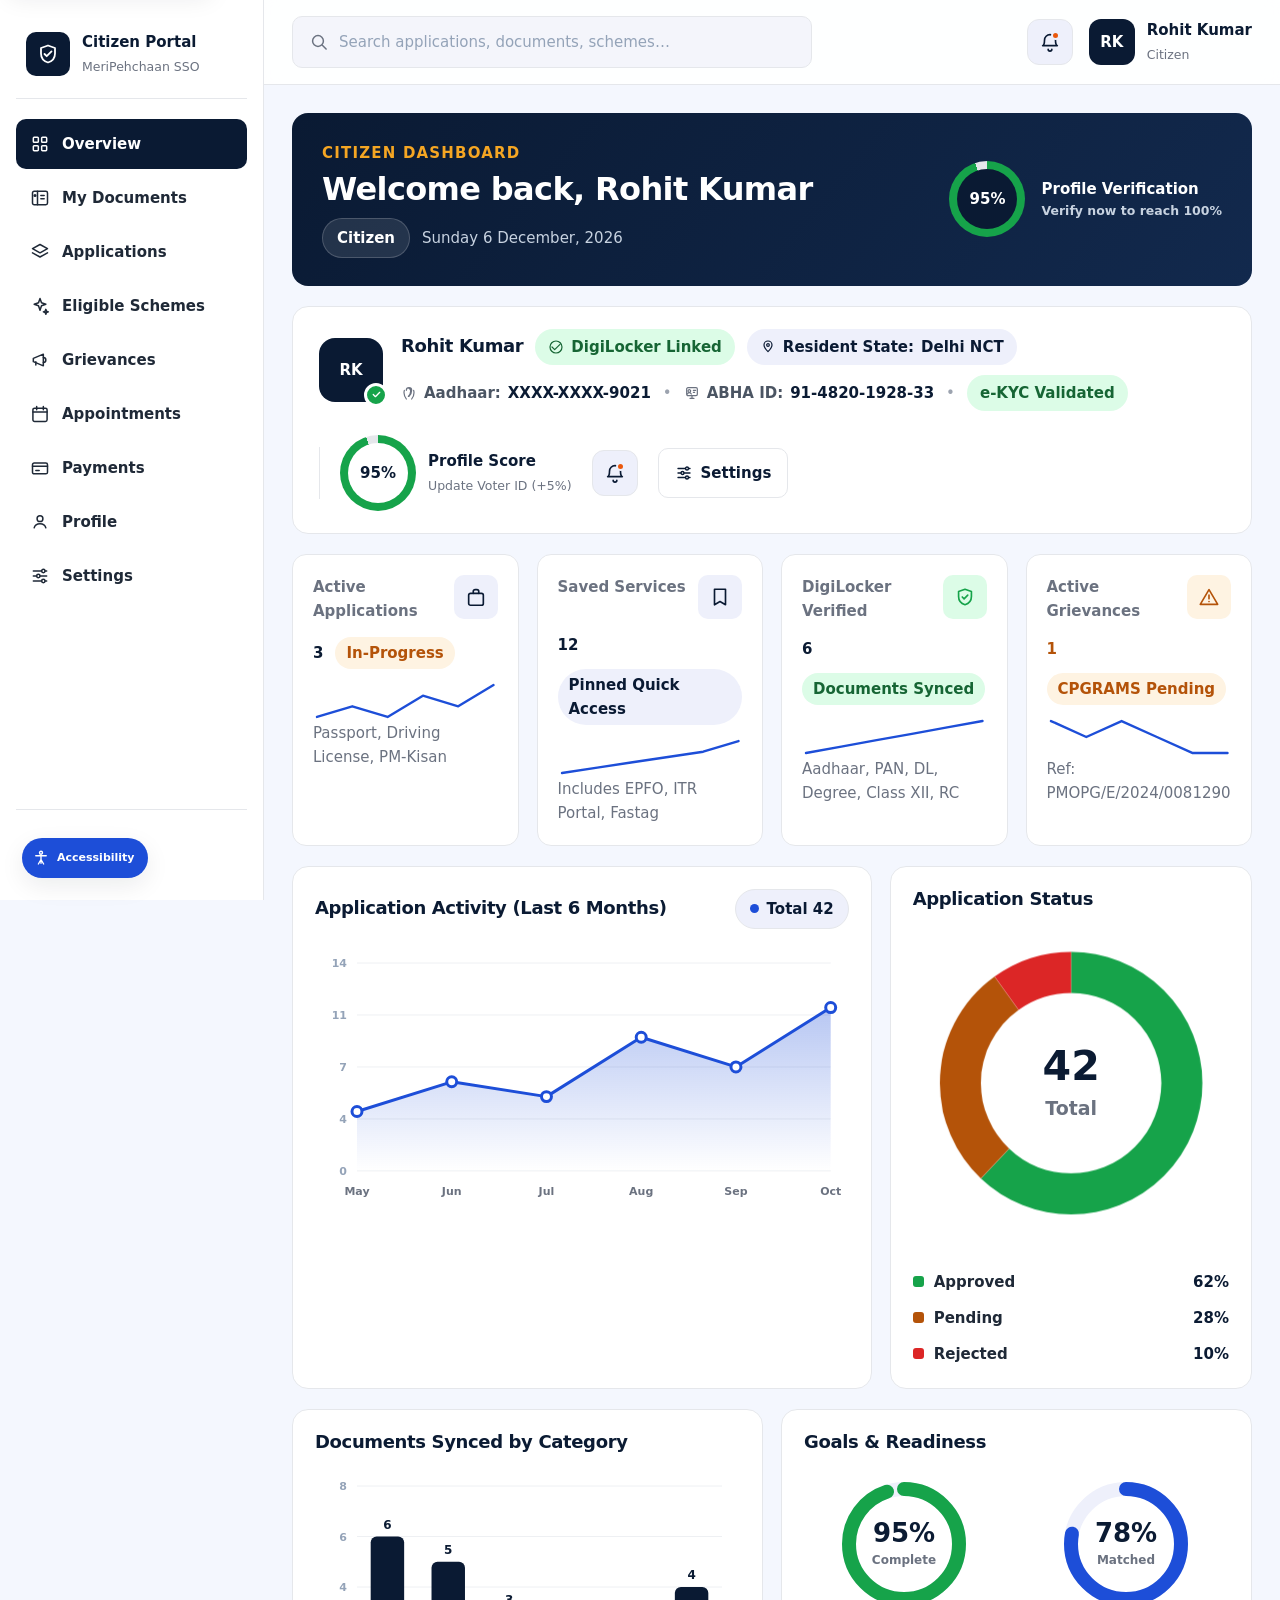
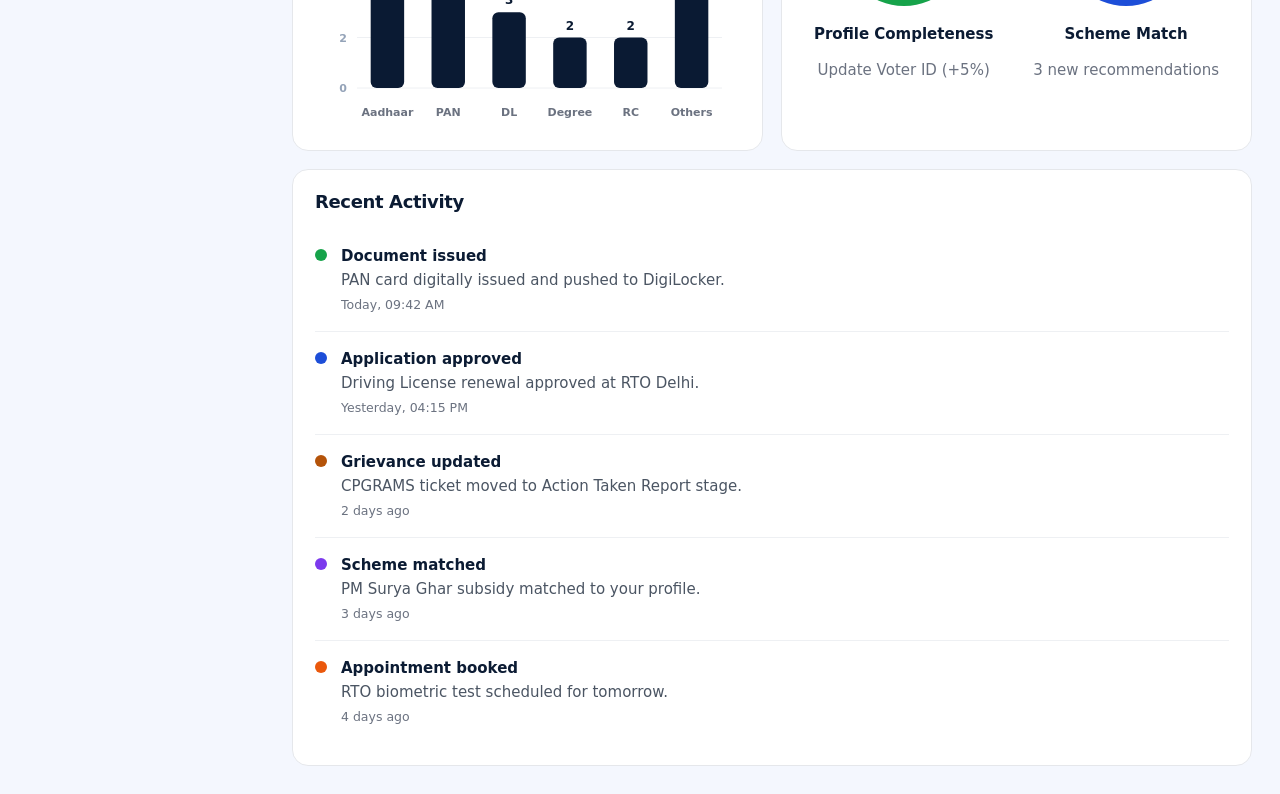
==== citizen-dashboard.html @ 813709b6 "First commit" ====
<!doctype html>
<html lang="en">
<head>
  <meta charset="utf-8">
  <meta name="viewport" content="width=device-width, initial-scale=1">
  <meta name="description" content="Stackly Citizen Dashboard — a single authenticated workspace for documents, applications, schemes, grievances, appointments and payments.">
  <title>Citizen Dashboard | Stackly MeriPehchaan</title>
  <link rel="stylesheet" href="css/citizen-dashboard.css">
</head>
<body>
  <a class="skip-link" href="#main-content">Skip to main content</a>

<main id="main-content">
    <div class="dash">
      <aside class="dash__side" id="side">
        <div class="dash__brand">
          <span class="dash__brand-logo"><svg viewBox="0 0 24 24" fill="none" stroke="currentColor" stroke-linecap="round" stroke-linejoin="round" stroke-width="1.8" aria-hidden="true"><path d="M12 3.5 19 6v5.5c0 4.3-2.8 7.7-7 9-4.2-1.3-7-4.7-7-9V6l7-2.5Z" /><path d="m8.5 12 2.2 2.2 4.8-4.8" /></svg></span>
          <div><strong>Citizen Portal</strong><small>MeriPehchaan SSO</small></div>
        </div>
        <nav class="dash__nav" aria-label="Dashboard">
          <a class="dnav is-active" href="#overview" data-view="overview"><svg viewBox="0 0 24 24" fill="none" stroke="currentColor" stroke-linecap="round" stroke-linejoin="round" stroke-width="1.8" aria-hidden="true"><rect x="4" y="4" width="6" height="6" rx="1" /><rect x="14" y="4" width="6" height="6" rx="1" /><rect x="4" y="14" width="6" height="6" rx="1" /><rect x="14" y="14" width="6" height="6" rx="1" /></svg> Overview</a>
          <a class="dnav" href="#documents" data-view="documents"><svg viewBox="0 0 24 24" fill="none" stroke="currentColor" stroke-linecap="round" stroke-linejoin="round" stroke-width="1.8" aria-hidden="true"><rect x="3" y="4" width="18" height="16" rx="2" /><path d="M9 4v16" /><path d="M13 9h4M13 13h4" /><circle cx="6" cy="9" r="1" /></svg> My Documents</a>
          <a class="dnav" href="#applications" data-view="applications"><svg viewBox="0 0 24 24" fill="none" stroke="currentColor" stroke-linecap="round" stroke-linejoin="round" stroke-width="1.8" aria-hidden="true"><path d="m12 3 9 5-9 5-9-5 9-5Z" /><path d="m3 13 9 5 9-5" /></svg> Applications</a>
          <a class="dnav" href="#schemes" data-view="schemes"><svg viewBox="0 0 24 24" fill="none" stroke="currentColor" stroke-linecap="round" stroke-linejoin="round" stroke-width="1.8" aria-hidden="true"><path d="M12 3l1.8 5.2L19 10l-5.2 1.8L12 17l-1.8-5.2L5 10l5.2-1.8L12 3Z" /><path d="M19 16l.8 2.2L22 19l-2.2.8L19 22l-.8-2.2L16 19l2.2-.8L19 16Z" /></svg> Eligible Schemes</a>
          <a class="dnav" href="#grievances" data-view="grievances"><svg viewBox="0 0 24 24" fill="none" stroke="currentColor" stroke-linecap="round" stroke-linejoin="round" stroke-width="1.8" aria-hidden="true"><path d="M4 10v4l12 5V5L4 10Z" /><path d="M16 9a3 3 0 0 1 0 6M7 14v4" /></svg> Grievances</a>
          <a class="dnav" href="#appointments" data-view="appointments"><svg viewBox="0 0 24 24" fill="none" stroke="currentColor" stroke-linecap="round" stroke-linejoin="round" stroke-width="1.8" aria-hidden="true"><rect x="3.5" y="5" width="17" height="16" rx="2" /><path d="M8 3v4M16 3v4M3.5 9.5h17" /></svg> Appointments</a>
          <a class="dnav" href="#payments" data-view="payments"><svg viewBox="0 0 24 24" fill="none" stroke="currentColor" stroke-linecap="round" stroke-linejoin="round" stroke-width="1.8" aria-hidden="true"><rect x="3" y="6" width="18" height="13" rx="2" /><path d="M3 10h18M7 15h4" /></svg> Payments</a>
          <a class="dnav" href="#profile" data-view="profile"><svg viewBox="0 0 24 24" fill="none" stroke="currentColor" stroke-linecap="round" stroke-linejoin="round" stroke-width="1.8" aria-hidden="true"><circle cx="12" cy="8" r="3.5" /><path d="M5 19c.7-3.2 3.4-5 7-5s6.3 1.8 7 5" /></svg> Profile</a>
          <a class="dnav" href="#settings" data-view="settings"><svg viewBox="0 0 24 24" fill="none" stroke="currentColor" stroke-linecap="round" stroke-linejoin="round" stroke-width="1.8" aria-hidden="true"><path d="M4 6h10M18 6h2M4 12h4M12 12h8M4 18h10M18 18h2" /><circle cx="16" cy="6" r="2" /><circle cx="10" cy="12" r="2" /><circle cx="16" cy="18" r="2" /></svg> Settings</a>
        </nav>
        <div class="dash__side-foot">
          <a class="dash__logout" href="#" id="logout"><svg viewBox="0 0 24 24" fill="none" stroke="currentColor" stroke-linecap="round" stroke-linejoin="round" stroke-width="1.8" aria-hidden="true"><path d="M15 4h3a2 2 0 0 1 2 2v12a2 2 0 0 1-2 2h-3" /><path d="M10 12H3M7 8l-4 4 4 4" /></svg> Sign Out</a>
        </div>
      </aside>
      <div class="dash__overlay" id="dashOverlay"></div>

      <div class="dash__main">
        <header class="dash__topbar">
          <button class="dash__burger" id="burger" aria-label="Toggle menu" aria-expanded="false" aria-controls="side"><svg viewBox="0 0 24 24" fill="none" stroke="currentColor" stroke-linecap="round" stroke-linejoin="round" stroke-width="1.8" aria-hidden="true"><path d="M4 7h16M4 12h16M4 17h16" /></svg></button>
          <div class="dash__search">
            <svg viewBox="0 0 24 24" fill="none" stroke="currentColor" stroke-linecap="round" stroke-linejoin="round" stroke-width="1.8" aria-hidden="true"><circle cx="10.8" cy="10.8" r="6.5" /><path d="m16 16 4.5 4.5" /></svg>
            <input type="search" placeholder="Search applications, documents, schemes…" aria-label="Search">
          </div>
          <div class="dash__top-actions">
            <button class="dash__icon-btn" aria-label="Notifications"><svg viewBox="0 0 24 24" fill="none" stroke="currentColor" stroke-linecap="round" stroke-linejoin="round" stroke-width="1.8" aria-hidden="true"><path d="M6 10a6 6 0 0 1 12 0c0 5 2 6 2 6H4s2-1 2-6Z" /><path d="M10 20a2 2 0 0 0 4 0" /></svg><i class="dash__badge"></i></button>
            <div class="dash__user">
              <span class="dash__avatar" id="topAvatar">RK</span>
              <span class="dash__user-text">
                <strong id="topName">Rohit Kumar</strong>
                <small id="topRole">Citizen</small>
              </span>
            </div>
          </div>
        </header>

        <main class="dash__views" id="views">

          <!-- ============ OVERVIEW ============ -->
          <section class="view is-active" id="view-overview" data-view="overview">
            <div class="welcome">
              <div>
                <span class="welcome__eyebrow">Citizen Dashboard</span>
                <h2>Welcome back, <span id="welcomeName">Rohit Kumar</span></h2>
                <div class="welcome__meta">
                  <span class="welcome__chip" id="welcomeRole">Citizen</span>
                  <span id="welcomeDate">Monday, 5 October 2026</span>
                </div>
              </div>
              <div class="welcome__verify">
                <span class="ring is-dark" id="verifyRing" style="--pct:95;--ring-color:#16A34A"><b>95%</b></span>
                <div><strong>Profile Verification</strong><small>Verify now to reach 100%</small></div>
              </div>
            </div>

            <div class="dprofile__card">
              <div class="dprofile__main">
                <div class="dprofile__avatar">
                  <span class="dprofile__initials" id="profInitials">RK</span>
                  <span class="dprofile__verified"><svg viewBox="0 0 24 24" fill="none" stroke="currentColor" stroke-linecap="round" stroke-linejoin="round" stroke-width="2.4" aria-hidden="true"><path d="m6 12 4 4 8-8" /></svg></span>
                </div>
                <div class="dprofile__info">
                  <div class="dprofile__row1">
                    <h3 class="dprofile__name" id="profName">Rohit Kumar</h3>
                    <span class="dprofile__pill is-green"><svg viewBox="0 0 24 24" fill="none" stroke="currentColor" stroke-linecap="round" stroke-linejoin="round" stroke-width="1.8" aria-hidden="true"><path d="m6 12 4 4 8-8" /><circle cx="12" cy="12" r="9" /></svg> DigiLocker Linked</span>
                    <span class="dprofile__pill is-lav"><svg viewBox="0 0 24 24" fill="none" stroke="currentColor" stroke-linecap="round" stroke-linejoin="round" stroke-width="1.8" aria-hidden="true"><path d="M12 3a6 6 0 0 1 6 6c0 4-6 10-6 10S6 13 6 9a6 6 0 0 1 6-6Z" /><circle cx="12" cy="9" r="2" /></svg> Resident State: <span id="profState">Delhi NCT</span></span>
                  </div>
                  <div class="dprofile__row2">
                    <span class="dprofile__meta"><svg viewBox="0 0 24 24" fill="none" stroke="currentColor" stroke-linecap="round" stroke-linejoin="round" stroke-width="1.8" aria-hidden="true"><path d="M8 8a4 4 0 0 1 8 0c0 4-2 7-4 9M12 5c1.5.5 2.5 2 2.5 4 0 3-1.5 6-3.5 8" /><path d="M5 8c-.3 1.2-.5 2.4-.5 3.5C4.5 15 6 18 8 21M19 8c.3 1.2.5 2.4.5 3.5.1 3.5-1.4 6.6-3.5 9.5" /></svg> Aadhaar: <strong id="profAadhaar">XXXX-XXXX-9021</strong></span>
                    <span class="dprofile__dot">•</span>
                    <span class="dprofile__meta"><svg viewBox="0 0 24 24" fill="none" stroke="currentColor" stroke-linecap="round" stroke-linejoin="round" stroke-width="1.8" aria-hidden="true"><rect x="4" y="4" width="16" height="12" rx="2" /><path d="M9 20h6M12 16v4M8 11a2 2 0 1 0 0-4 2 2 0 0 0 0 4Z" /><path d="M5 13.5c.8-1.5 1.7-2.2 3-2.2s2.2.7 3 2.2M14 8h3.5M14 11h2" /></svg> ABHA ID: <strong id="profAbha">91-4820-1928-33</strong></span>
                    <span class="dprofile__dot">•</span>
                    <span class="dprofile__pill is-green">e-KYC Validated</span>
                  </div>
                </div>
              </div>
              <div class="dprofile__right">
                <span class="dprofile__divider"></span>
                <div class="dprofile__score">
                  <span class="ring" id="profScoreRing" style="--pct:95;--ring-color:#16A34A"><b>95%</b></span>
                  <span class="dprofile__score-text"><strong>Profile Score</strong><small id="profScoreNote">Update Voter ID (+5%)</small></span>
                </div>
                <button class="dprofile__bell" type="button" aria-label="Notifications"><svg viewBox="0 0 24 24" fill="none" stroke="currentColor" stroke-linecap="round" stroke-linejoin="round" stroke-width="1.8" aria-hidden="true"><path d="M6 10a6 6 0 0 1 12 0c0 5 2 6 2 6H4s2-1 2-6Z" /><path d="M10 20a2 2 0 0 0 4 0" /></svg><i class="dprofile__bell-dot"></i></button>
                <button onclick="window.location.href='404.html'" class="dprofile__settings" type="button"><svg viewBox="0 0 24 24" fill="none" stroke="currentColor" stroke-linecap="round" stroke-linejoin="round" stroke-width="1.8" aria-hidden="true"><path d="M4 6h10M18 6h2M4 12h4M12 12h8M4 18h10M18 18h2" /><circle cx="16" cy="6" r="2" /><circle cx="10" cy="12" r="2" /><circle cx="16" cy="18" r="2" /></svg> Settings</button>
              </div>
            </div>

            <div class="dstats">
              <div class="dstats__grid">
                <article class="stat-card">
                  <div class="stat-card__top">
                    <span class="stat-card__label">Active Applications</span>
                    <span class="stat-card__icon is-navy"><svg viewBox="0 0 24 24" fill="none" stroke="currentColor" stroke-linecap="round" stroke-linejoin="round" stroke-width="1.8" aria-hidden="true"><path d="M4 10a2 2 0 0 1 2-2h12a2 2 0 0 1 2 2v9a2 2 0 0 1-2 2H6a2 2 0 0 1-2-2v-9Z" /><path d="M9 8V6a2 2 0 0 1 2-2h2a2 2 0 0 1 2 2v2" /></svg></span>
                  </div>
                  <div class="stat-card__mid">
                    <span class="stat-card__value"><span class="counter" data-target="3">3</span></span>
                    <span class="stat-card__tag is-amber">In-Progress</span>
                  </div>
                  <div class="stat-card__spark" id="spark1" data-spark="2,3,2,4,3,5"></div>
                  <p class="stat-card__foot">Passport, Driving License, PM-Kisan</p>
                </article>
                <article class="stat-card">
                  <div class="stat-card__top">
                    <span class="stat-card__label">Saved Services</span>
                    <span class="stat-card__icon is-navy"><svg viewBox="0 0 24 24" fill="none" stroke="currentColor" stroke-linecap="round" stroke-linejoin="round" stroke-width="1.8" aria-hidden="true"><path d="M6 3.5h12v17L12 17l-6 3.5v-17Z" /></svg></span>
                  </div>
                  <div class="stat-card__mid">
                    <span class="stat-card__value"><span class="counter" data-target="12">12</span></span>
                    <span class="stat-card__tag is-lav">Pinned Quick Access</span>
                  </div>
                  <div class="stat-card__spark" id="spark2" data-spark="6,7,8,9,10,12"></div>
                  <p class="stat-card__foot">Includes EPFO, ITR Portal, Fastag</p>
                </article>
                <article class="stat-card">
                  <div class="stat-card__top">
                    <span class="stat-card__label">DigiLocker Verified</span>
                    <span class="stat-card__icon is-green"><svg viewBox="0 0 24 24" fill="none" stroke="currentColor" stroke-linecap="round" stroke-linejoin="round" stroke-width="1.8" aria-hidden="true"><path d="M12 3.5 19 6v5.5c0 4.3-2.8 7.7-7 9-4.2-1.3-7-4.7-7-9V6l7-2.5Z" /><path d="m9 12 2 2 4-4" /></svg></span>
                  </div>
                  <div class="stat-card__mid">
                    <span class="stat-card__value"><span class="counter" data-target="6">6</span></span>
                    <span class="stat-card__tag is-green">Documents Synced</span>
                  </div>
                  <div class="stat-card__spark" id="spark3" data-spark="1,2,3,4,5,6"></div>
                  <p class="stat-card__foot">Aadhaar, PAN, DL, Degree, Class XII, RC</p>
                </article>
                <article class="stat-card">
                  <div class="stat-card__top">
                    <span class="stat-card__label">Active Grievances</span>
                    <span class="stat-card__icon is-amber"><svg viewBox="0 0 24 24" fill="none" stroke="currentColor" stroke-linecap="round" stroke-linejoin="round" stroke-width="1.8" aria-hidden="true"><path d="M12 4 2.5 20h19L12 4Z" /><path d="M12 10v4M12 17h.01" /></svg></span>
                  </div>
                  <div class="stat-card__mid">
                    <span class="stat-card__value is-amber"><span class="counter" data-target="1">1</span></span>
                    <span class="stat-card__tag is-amber">CPGRAMS Pending</span>
                  </div>
                  <div class="stat-card__spark" id="spark4" data-spark="3,2,3,2,1,1"></div>
                  <p class="stat-card__foot">Ref: PMOPG/E/2024/0081290</p>
                </article>
              </div>
            </div>

            <div class="chart-grid chart-grid--a">
              <article class="chart-card">
                <div class="chart-card__head">
                  <h3>Application Activity (Last 6 Months)</h3>
                  <span class="chart-card__legend"><i></i> Total 42</span>
                </div>
                <div class="chart" id="chartActivity" role="img" aria-label="Area chart of applications per month from May to October: 4, 6, 5, 9, 7, 11."></div>
              </article>
              <article class="chart-card">
                <div class="chart-card__head"><h3>Application Status</h3></div>
                <div class="donut-wrap">
                  <div class="chart" id="chartStatus" role="img" aria-label="Donut chart: Approved 62 percent, Pending 28 percent, Rejected 10 percent."></div>
                  <div class="chart-legend" id="legendStatus"></div>
                </div>
              </article>
            </div>

            <div class="chart-grid chart-grid--b">
              <article class="chart-card">
                <div class="chart-card__head"><h3>Documents Synced by Category</h3></div>
                <div class="chart" id="chartDocs" role="img" aria-label="Bar chart of documents: Aadhaar 6, PAN 5, DL 3, Degree 2, RC 2, Others 4."></div>
              </article>
              <article class="chart-card">
                <div class="chart-card__head"><h3>Goals &amp; Readiness</h3></div>
                <div class="ring-wrap">
                  <div class="ring-item">
                    <div class="chart" id="ringProfile" style="width:132px" role="img" aria-label="Radial progress: Profile completeness 95 percent."></div>
                    <span class="ring-item__label">Profile Completeness</span>
                    <span class="ring-item__sub">Update Voter ID (+5%)</span>
                  </div>
                  <div class="ring-item">
                    <div class="chart" id="ringScheme" style="width:132px" role="img" aria-label="Radial progress: Scheme match 78 percent."></div>
                    <span class="ring-item__label">Scheme Match</span>
                    <span class="ring-item__sub">3 new recommendations</span>
                  </div>
                </div>
              </article>
            </div>

            <article class="chart-card" style="margin-top:18px">
              <div class="chart-card__head"><h3>Recent Activity</h3></div>
              <ul class="timeline">
                <li><span class="timeline__dot" style="background:#16A34A"></span><div class="timeline__body"><strong>Document issued</strong><span> PAN card digitally issued and pushed to DigiLocker.</span><br><small>Today, 09:42 AM</small></div></li>
                <li><span class="timeline__dot" style="background:#1D4ED8"></span><div class="timeline__body"><strong>Application approved</strong><span> Driving License renewal approved at RTO Delhi.</span><br><small>Yesterday, 04:15 PM</small></div></li>
                <li><span class="timeline__dot" style="background:#B45309"></span><div class="timeline__body"><strong>Grievance updated</strong><span> CPGRAMS ticket moved to Action Taken Report stage.</span><br><small>2 days ago</small></div></li>
                <li><span class="timeline__dot" style="background:#7C3AED"></span><div class="timeline__body"><strong>Scheme matched</strong><span> PM Surya Ghar subsidy matched to your profile.</span><br><small>3 days ago</small></div></li>
                <li><span class="timeline__dot" style="background:#EA580C"></span><div class="timeline__body"><strong>Appointment booked</strong><span> RTO biometric test scheduled for tomorrow.</span><br><small>4 days ago</small></div></li>
              </ul>
            </article>
          </section>

          <!-- ============ DOCUMENTS ============ -->
          <section class="view" id="view-documents" data-view="documents">
            <div class="dash-sec-head">
              <div><h2>My Documents</h2><p>Verified credentials pulled directly from your DigiLocker vault.</p></div>
              <button onclick="window.location.href='404.html'" class="dbtn is-navy" type="button"><svg viewBox="0 0 24 24" fill="none" stroke="currentColor" stroke-linecap="round" stroke-linejoin="round" stroke-width="1.8" aria-hidden="true"><path d="M12 3v12M7 10l5 5 5-5M4 19h16" /></svg> Pull New Document</button>
            </div>
            <div class="doc-grid">
              <article class="doc-card"><div class="doc-card__top"><span class="doc-card__icon"><svg viewBox="0 0 24 24" fill="none" stroke="currentColor" stroke-linecap="round" stroke-linejoin="round" stroke-width="1.8" aria-hidden="true"><rect x="4" y="4" width="16" height="16" rx="3" /><circle cx="12" cy="12" r="3" /><path d="M12 9V7M12 17v-2M9 12H7M17 12h-2" /></svg></span><span class="pill is-green">Verified</span></div><h3>Aadhaar Card</h3><p>UIDAI</p><div class="doc-card__foot"><small>Updated 12 Sep 2024</small><button onclick="window.location.href='404.html'" class="dbtn" type="button">Pull</button></div></article>
              <article class="doc-card"><div class="doc-card__top"><span class="doc-card__icon"><svg viewBox="0 0 24 24" fill="none" stroke="currentColor" stroke-linecap="round" stroke-linejoin="round" stroke-width="1.8" aria-hidden="true"><rect x="3" y="5" width="18" height="14" rx="2" /><path d="M3 10h18M7 15h5" /></svg></span><span class="pill is-green">Verified</span></div><h3>PAN Card</h3><p>Income Tax Department</p><div class="doc-card__foot"><small>Updated 02 Aug 2024</small><button onclick="window.location.href='404.html'" class="dbtn" type="button">Pull</button></div></article>
              <article class="doc-card"><div class="doc-card__top"><span class="doc-card__icon"><svg viewBox="0 0 24 24" fill="none" stroke="currentColor" stroke-linecap="round" stroke-linejoin="round" stroke-width="1.8" aria-hidden="true"><rect x="3" y="5" width="18" height="14" rx="2" /><circle cx="8" cy="11" r="2" /><path d="M5 16c.5-1.4 1.5-2 3-2s2.5.6 3 2M14 9h5M14 13h5" /></svg></span><span class="pill is-green">Verified</span></div><h3>Driving Licence</h3><p>MoRTH / Parivahan</p><div class="doc-card__foot"><small>Updated 28 Jul 2024</small><button onclick="window.location.href='404.html'" class="dbtn" type="button">Pull</button></div></article>
              <article class="doc-card"><div class="doc-card__top"><span class="doc-card__icon"><svg viewBox="0 0 24 24" fill="none" stroke="currentColor" stroke-linecap="round" stroke-linejoin="round" stroke-width="1.8" aria-hidden="true"><path d="m3 9 9-4 9 4-9 4-9-4Z" /><path d="M6 11v3.5c0 1 2.7 2 6 2s6-1 6-2V11M21 10v4" /></svg></span><span class="pill is-green">Verified</span></div><h3>Degree Certificate</h3><p>University of Delhi</p><div class="doc-card__foot"><small>Updated 15 Jun 2024</small><button onclick="window.location.href='404.html'" class="dbtn" type="button">Pull</button></div></article>
              <article class="doc-card"><div class="doc-card__top"><span class="doc-card__icon"><svg viewBox="0 0 24 24" fill="none" stroke="currentColor" stroke-linecap="round" stroke-linejoin="round" stroke-width="1.8" aria-hidden="true"><path d="M6 3.5h8l4 4v13H6z" /><path d="M14 3.5v4h4M9 13h6M9 16h4" /></svg></span><span class="pill is-amber">Pending</span></div><h3>Class XII Marksheet</h3><p>CBSE</p><div class="doc-card__foot"><small>Awaiting issuer sync</small><button onclick="window.location.href='404.html'" class="dbtn" type="button">Pull</button></div></article>
              <article class="doc-card"><div class="doc-card__top"><span class="doc-card__icon"><svg viewBox="0 0 24 24" fill="none" stroke="currentColor" stroke-linecap="round" stroke-linejoin="round" stroke-width="1.8" aria-hidden="true"><path d="M3 15h3l2-5 3 9 2.5-6 1.5 2h6" /><circle cx="7" cy="18" r="1.6" /><circle cx="17" cy="18" r="1.6" /></svg></span><span class="pill is-green">Verified</span></div><h3>Vehicle RC</h3><p>MoRTH / Vahan</p><div class="doc-card__foot"><small>Updated 09 May 2024</small><button onclick="window.location.href='404.html'" class="dbtn" type="button">Pull</button></div></article>
            </div>
            <article class="chart-card" style="margin-top:18px">
              <div class="chart-card__head"><h3>Vault Health</h3></div>
              <div class="donut-wrap">
                <div class="chart" id="chartVault" role="img" aria-label="Donut chart of vault health: Verified 83 percent, Pending 17 percent."></div>
                <div class="chart-legend" id="legendVault"></div>
              </div>
            </article>
          </section>

          <!-- ============ APPLICATIONS ============ -->
          <section class="view" id="view-applications" data-view="applications">
            <div class="dash-sec-head">
              <div><h2>Applications</h2><p>Track every government application from submission to delivery.</p></div>
              <span class="pill is-amber">3 Active</span>
            </div>

            <div class="dstats__grid">
              <article class="stat-card">
                <div class="stat-card__top">
                  <span class="stat-card__label">Active Applications</span>
                  <span class="stat-card__icon is-amber"><svg viewBox="0 0 24 24" fill="none" stroke="currentColor" stroke-linecap="round" stroke-linejoin="round" stroke-width="1.8" aria-hidden="true"><path d="M4 10a2 2 0 0 1 2-2h12a2 2 0 0 1 2 2v9a2 2 0 0 1-2 2H6a2 2 0 0 1-2-2v-9Z" /><path d="M9 8V6a2 2 0 0 1 2-2h2a2 2 0 0 1 2 2v2" /></svg></span>
                </div>
                <div class="stat-card__mid"><span class="stat-card__value is-amber">3</span><span class="stat-card__tag is-amber">In-Progress</span></div>
                <p class="stat-card__foot">Passport, Driving Licence, PM-Kisan</p>
              </article>
              <article class="stat-card">
                <div class="stat-card__top">
                  <span class="stat-card__label">Approved &amp; Dispatched</span>
                  <span class="stat-card__icon is-green"><svg viewBox="0 0 24 24" fill="none" stroke="currentColor" stroke-linecap="round" stroke-linejoin="round" stroke-width="1.8" aria-hidden="true"><path d="M12 3.5 19 6v5.5c0 4.3-2.8 7.7-7 9-4.2-1.3-7-4.7-7-9V6l7-2.5Z" /><path d="m9 12 2 2 4-4" /></svg></span>
                </div>
                <div class="stat-card__mid"><span class="stat-card__value">8</span><span class="stat-card__tag is-green">Completed</span></div>
                <p class="stat-card__foot">Last 90 days</p>
              </article>
              <article class="stat-card">
                <div class="stat-card__top">
                  <span class="stat-card__label">Action Required</span>
                  <span class="stat-card__icon is-amber"><svg viewBox="0 0 24 24" fill="none" stroke="currentColor" stroke-linecap="round" stroke-linejoin="round" stroke-width="1.8" aria-hidden="true"><path d="M12 4 2.5 20h19L12 4Z" /><path d="M12 10v4M12 17h.01" /></svg></span>
                </div>
                <div class="stat-card__mid"><span class="stat-card__value is-amber">1</span><span class="stat-card__tag is-amber">Re-upload</span></div>
                <p class="stat-card__foot">EPFO UAN linkage</p>
              </article>
              <article class="stat-card">
                <div class="stat-card__top">
                  <span class="stat-card__label">Avg. Processing</span>
                  <span class="stat-card__icon is-navy"><svg viewBox="0 0 24 24" fill="none" stroke="currentColor" stroke-linecap="round" stroke-linejoin="round" stroke-width="1.8" aria-hidden="true"><circle cx="12" cy="12" r="9" /><path d="M12 7v5l3 2" /></svg></span>
                </div>
                <div class="stat-card__mid"><span class="stat-card__value">6 <small>days</small></span><span class="stat-card__tag is-green">Faster</span></div>
                <p class="stat-card__foot">Down from 9 days</p>
              </article>
            </div>

            <div class="dtable-wrap" style="margin-top:18px">
              <table class="dtable">
                <thead><tr><th>Application ID</th><th>Service</th><th>Department</th><th>Submitted</th><th>Status</th><th>Action</th></tr></thead>
                <tbody>
                  <tr><td><strong>APP-24-0019284102</strong></td><td>Passport Re-issue</td><td>External Affairs</td><td>12 Sep 2024</td><td><span class="pill is-amber">In-Progress</span></td><td><button onclick="window.location.href='404.html'" class="dbtn is-navy" type="button">Track</button></td></tr>
                  <tr><td><strong>APP-DL-042023009182</strong></td><td>Driving Licence Renewal</td><td>MoRTH</td><td>28 Jul 2024</td><td><span class="pill is-green">Dispatched</span></td><td><button onclick="window.location.href='404.html'" class="dbtn" type="button">Track</button></td></tr>
                  <tr><td><strong>APP-PMK-9182741</strong></td><td>PM Kisan Samman Nidhi</td><td>Agriculture</td><td>04 Jun 2024</td><td><span class="pill is-green">Disbursed</span></td><td><button onclick="window.location.href='404.html'" class="dbtn" type="button">Advice Slip</button></td></tr>
                  <tr><td><strong>APP-ITR-2024-77321</strong></td><td>Income Tax Return (AY 24-25)</td><td>CBDT</td><td>22 Jul 2024</td><td><span class="pill is-lav">Processed</span></td><td><button onclick="window.location.href='404.html'" class="dbtn" type="button">Download</button></td></tr>
                  <tr><td><strong>APP-EPFO-2024-4412</strong></td><td>EPFO UAN Linkage</td><td>Labour</td><td>01 Oct 2024</td><td><span class="pill is-red">Action Needed</span></td><td><button onclick="window.location.href='404.html'" class="dbtn is-navy" type="button">Re-upload</button></td></tr>
                  <tr><td><strong>APP-DL-2024-77810</strong></td><td>Caste Certificate</td><td>Revenue</td><td>08 Oct 2024</td><td><span class="pill is-amber">In-Progress</span></td><td><button onclick="window.location.href='404.html'" class="dbtn" type="button">Track</button></td></tr>
                </tbody>
              </table>
            </div>

            <article class="chart-card" style="margin-top:18px">
              <div class="chart-card__head"><h3>Recent Activity</h3></div>
              <ul class="timeline">
                <li><span class="timeline__dot" style="background:#16A34A"></span><div class="timeline__body"><strong>Application approved</strong><span> Driving Licence Renewal dispatched via SpeedPost.</span><br><small>Today, 10:42 AM</small></div></li>
                <li><span class="timeline__dot" style="background:#B45309"></span><div class="timeline__body"><strong>Action required</strong><span> EPFO UAN linkage needs a fresh document upload.</span><br><small>Today, 09:15 AM</small></div></li>
                <li><span class="timeline__dot" style="background:#1D4ED8"></span><div class="timeline__body"><strong>Application submitted</strong><span> Caste Certificate filed with the Revenue Department.</span><br><small>Yesterday, 04:10 PM</small></div></li>
                <li><span class="timeline__dot" style="background:#16A34A"></span><div class="timeline__body"><strong>Payment credited</strong><span> PM Kisan 16th installment ₹2,000 received via DBT.</span><br><small>2 days ago</small></div></li>
                <li><span class="timeline__dot" style="background:#0A1A33"></span><div class="timeline__body"><strong>Document issued</strong><span> ITR acknowledgment now available in DigiLocker.</span><br><small>4 days ago</small></div></li>
              </ul>
            </article>
          </section>

          <!-- ============ SCHEMES ============ -->
          <section class="view" id="view-schemes" data-view="schemes">
            <div class="dash-sec-head">
              <div><h2>Eligible Government Schemes &amp; Welfare Recommendations</h2><p>Tailored using verified MeriPehchaan demographic and economic attributes.</p></div>
              <span class="pill is-green">3 Instant Matches Found</span>
            </div>
            <div class="schemes__grid">
              <article class="scard is-highlight">
                <span class="scard__badge">100% ELIGIBLE</span>
                <span class="scard__icon is-green"><svg viewBox="0 0 24 24" fill="none" stroke="currentColor" stroke-linecap="round" stroke-linejoin="round" stroke-width="1.8" aria-hidden="true"><path d="M12 3.5 19 6v5.5c0 4.3-2.8 7.7-7 9-4.2-1.3-7-4.7-7-9V6l7-2.5Z" /><path d="M12 9v5M9.5 11.5h5" /></svg></span>
                <h3 class="scard__title">Ayushman Bharat (AB-PMJAY)</h3>
                <p class="scard__text">Cashless hospital cover of ₹5,00,000 per family per year across 28,000+ empanelled hospitals pan-India.</p>
                <div class="scard__box"><span class="scard__box-head is-green"><svg viewBox="0 0 24 24" fill="none" stroke="currentColor" stroke-linecap="round" stroke-linejoin="round" stroke-width="1.8" aria-hidden="true"><circle cx="12" cy="12" r="9" /><path d="m8.5 12 2.5 2.5 4.5-5" /></svg> Pre-Approved via SECC Database</span><span class="scard__box-sub">Golden Card generated &amp; ready for instant issue.</span></div>
                <div class="scard__foot"><span class="scard__value">Zero Fees</span><button onclick="window.location.href='404.html'" class="dbtn is-navy" type="button">Download Card</button></div>
              </article>
              <article class="scard">
                <span class="scard__icon is-amber"><svg viewBox="0 0 24 24" fill="none" stroke="currentColor" stroke-linecap="round" stroke-linejoin="round" stroke-width="1.8" aria-hidden="true"><rect x="4" y="4" width="16" height="6" rx="1" /><path d="M8 10v3M12 10v3M16 10v3M4 13h16" /><path d="M7 20h10M10 16v4M14 16v4" /></svg></span>
                <h3 class="scard__title">PM Surya Ghar: Muft Bijli Yojana</h3>
                <p class="scard__text">Up to ₹78,000 direct central subsidy on rooftop solar installation for up to 300 free units monthly.</p>
                <div class="scard__box"><span class="scard__box-head"><svg viewBox="0 0 24 24" fill="none" stroke="currentColor" stroke-linecap="round" stroke-linejoin="round" stroke-width="1.8" aria-hidden="true"><path d="m4 11 8-7 8 7M6.5 9.5V20h11V9.5M10 20v-5h4v5" /></svg> Eligible Discom: BSES Rajdhani</span><span class="scard__box-sub">Rooftop feeder inspection available for Delhi NCT.</span></div>
                <div class="scard__foot"><span class="scard__value is-amber">Up to ₹78,000 Subsidy</span><button onclick="window.location.href='404.html'" class="dbtn is-brand" type="button">Apply Online</button></div>
              </article>
              <article class="scard">
                <span class="scard__icon is-lav"><svg viewBox="0 0 24 24" fill="none" stroke="currentColor" stroke-linecap="round" stroke-linejoin="round" stroke-width="1.8" aria-hidden="true"><path d="m3.5 9.5 8.5-4.5 8.5 4.5-8.5 4.5-8.5-4.5Z" /><path d="M6.5 12.5v3.2c0 1.2 2.5 2.3 5.5 2.3s5.5-1.1 5.5-2.3v-3.2M20.5 10.2v4" /></svg></span>
                <h3 class="scard__title">National Apprenticeship (NAPS)</h3>
                <p class="scard__text">Stipend support up to ₹1,500/month for recognized technical and industrial apprenticeships.</p>
                <div class="scard__box"><span class="scard__box-head"><svg viewBox="0 0 24 24" fill="none" stroke="currentColor" stroke-linecap="round" stroke-linejoin="round" stroke-width="1.8" aria-hidden="true"><path d="M4 10a2 2 0 0 1 2-2h12a2 2 0 0 1 2 2v9a2 2 0 0 1-2 2H6a2 2 0 0 1-2-2v-9Z" /><path d="M9 8V6a2 2 0 0 1 2-2h2a2 2 0 0 1 2 2v2" /></svg> 14 Open Vacancies Near You</span><span class="scard__box-sub">Match verified with your Class XII Science credential.</span></div>
                <div class="scard__foot"><span class="scard__value">Direct Stipend</span><button onclick="window.location.href='404.html'" class="dbtn" type="button">Explore Roles</button></div>
              </article>
            </div>
            <div class="elig">
              <h3>Eligibility Readiness</h3>
              <div class="elig__row"><span>Ayushman Bharat</span><div class="elig__bar"><span style="width:100%"></span></div><span class="elig__pct">100%</span></div>
              <div class="elig__row"><span>PM Surya Ghar</span><div class="elig__bar"><span style="width:82%"></span></div><span class="elig__pct">82%</span></div>
              <div class="elig__row"><span>National Apprenticeship (NAPS)</span><div class="elig__bar"><span style="width:64%"></span></div><span class="elig__pct">64%</span></div>
            </div>
          </section>

          <!-- ============ GRIEVANCES ============ -->
          <section class="view" id="view-grievances" data-view="grievances">
            <div class="dash-sec-head">
              <div><h2>Grievances</h2><p>CPGRAMS redressal tracking with Action Taken Reports.</p></div>
              <button onclick="window.location.href='404.html'" class="dbtn is-navy" type="button">File New Grievance</button>
            </div>
            <div class="dtable-wrap">
              <table class="dtable">
                <thead><tr><th>Registration No</th><th>Subject</th><th>Ministry</th><th>Filed</th><th>Status</th><th>Action</th></tr></thead>
                <tbody>
                  <tr><td><strong>PMOPG/E/2024/0081290</strong></td><td>Delay in pension disbursement</td><td>Dept. of Pension</td><td>02 Oct 2024</td><td><span class="pill is-amber">Pending</span></td><td><button onclick="window.location.href='404.html'" class="dbtn" type="button">ATR</button></td></tr>
                  <tr><td><strong>DLGOV/E/2024/0044127</strong></td><td>Ration card address mismatch</td><td>Delhi FCS</td><td>18 Sep 2024</td><td><span class="pill is-green">Resolved</span></td><td><button onclick="window.location.href='404.html'" class="dbtn" type="button">View ATR</button></td></tr>
                  <tr><td><strong>PMOPG/E/2024/0032011</strong></td><td>Scholarship not credited</td><td>Min. of Education</td><td>04 Aug 2024</td><td><span class="pill is-green">Resolved</span></td><td><button onclick="window.location.href='404.html'" class="dbtn" type="button">View ATR</button></td></tr>
                  <tr><td><strong>CPGRAMS/E/2024/0011908</strong></td><td>Duplicate EPFO UAN linkage</td><td>Min. of Labour</td><td>21 Jul 2024</td><td><span class="pill is-lav">Under Review</span></td><td><button onclick="window.location.href='404.html'" class="dbtn" type="button">ATR</button></td></tr>
                </tbody>
              </table>
            </div>
          </section>

          <!-- ============ APPOINTMENTS ============ -->
          <section class="view" id="view-appointments" data-view="appointments">
            <div class="dash-sec-head"><div><h2>Appointments &amp; Quick Actions</h2><p>Upcoming civic appointments, deadlines and shortcuts.</p></div></div>
            <div class="civic__grid">
              <div class="civic__col">
                <div class="civic__head"><h3 class="civic__title"><svg viewBox="0 0 24 24" fill="none" stroke="currentColor" stroke-linecap="round" stroke-linejoin="round" stroke-width="1.8" aria-hidden="true"><rect x="3.5" y="5" width="17" height="16" rx="2" /><path d="M8 3v4M16 3v4M3.5 9.5h17" /></svg> Upcoming Appointments &amp; Deadlines</h3></div>
                <article class="appt-card is-amber">
                  <div class="appt-card__date is-amber"><span class="appt-card__date-label">Tomorrow</span><span class="appt-card__date-num">24</span></div>
                  <div class="appt-card__body">
                    <div class="appt-card__row1"><h3 class="appt-card__title">RTO Biometric &amp; Physical Driving Test</h3><span class="appt-card__pill is-amber">High Priority</span></div>
                    <div class="appt-card__meta"><span><svg viewBox="0 0 24 24" fill="none" stroke="currentColor" stroke-linecap="round" stroke-linejoin="round" stroke-width="1.8" aria-hidden="true"><circle cx="12" cy="12" r="9" /><path d="M12 7v5l3 2" /></svg> 10:30 AM – 11:15 AM</span><span><svg viewBox="0 0 24 24" fill="none" stroke="currentColor" stroke-linecap="round" stroke-linejoin="round" stroke-width="1.8" aria-hidden="true"><path d="M12 3a6 6 0 0 1 6 6c0 4-6 10-6 10S6 13 6 9a6 6 0 0 1 6-6Z" /><circle cx="12" cy="9" r="2" /></svg> Sarai Kale Khan Test Track, Delhi</span></div>
                    <p class="appt-card__note">Mandatory: Carry physical Form 7, appointment slip &amp; original Aadhaar Card.</p>
                  </div>
                  <div class="appt-card__action"><button onclick="window.location.href='404.html'" class="appt-btn is-navy" type="button">Slip</button><a class="appt-card__resched" href="404.html">Reschedule</a></div>
                </article>
                <article class="appt-card is-navy">
                  <div class="appt-card__date is-lav"><span class="appt-card__date-label">Dec</span><span class="appt-card__date-num">15</span></div>
                  <div class="appt-card__body">
                    <div class="appt-card__row1"><h3 class="appt-card__title">Advance Tax Q3 Installment Due</h3><span class="appt-card__pill is-lav">Compliance</span></div>
                    <div class="appt-card__meta"><span><svg viewBox="0 0 24 24" fill="none" stroke="currentColor" stroke-linecap="round" stroke-linejoin="round" stroke-width="1.8" aria-hidden="true"><path d="M3 10h18M4 10l8-5 8 5M5 10v8M19 10v8M8 18h8" /></svg> Income Tax Dept. (e-Filing 2.0)</span><span><svg viewBox="0 0 24 24" fill="none" stroke="currentColor" stroke-linecap="round" stroke-linejoin="round" stroke-width="1.8" aria-hidden="true"><circle cx="12" cy="12" r="9" /><path d="M12 7v5l3 2" /></svg> 52 Days Left</span></div>
                    <p class="appt-card__note">PAN Linkage: Verified with Aadhaar. Challan 280 pre-filled ready.</p>
                  </div>
                  <div class="appt-card__action"><button onclick="window.location.href='404.html'" class="appt-btn is-outline" type="button">Pay Now</button></div>
                </article>
              </div>
              <div class="civic__col">
                <div class="civic__head"><h3 class="civic__title"><svg viewBox="0 0 24 24" fill="none" stroke="currentColor" stroke-linecap="round" stroke-linejoin="round" stroke-width="1.8" aria-hidden="true"><path d="M13 2 4 14h6l-1 8 9-12h-6l1-8Z" /></svg> Quick Actions Hub</h3></div>
                <div class="qactions">
                  <a class="qaction" href="404.html"><span class="qaction__icon"><svg viewBox="0 0 24 24" fill="none" stroke="currentColor" stroke-linecap="round" stroke-linejoin="round" stroke-width="1.8" aria-hidden="true"><rect x="4" y="4" width="16" height="12" rx="2" /><path d="M9 20h6M12 16v4M8 11a2 2 0 1 0 0-4 2 2 0 0 0 0 4Z" /><path d="M5 13.5c.8-1.5 1.7-2.2 3-2.2s2.2.7 3 2.2M14 8h3.5M14 11h2" /></svg></span><span class="qaction__body"><strong>Consolidated Citizen ID Card</strong><small>Combined Aadhaar, PAN &amp; ABHA card</small></span><span class="qaction__trail"><svg viewBox="0 0 24 24" fill="none" stroke="currentColor" stroke-linecap="round" stroke-linejoin="round" stroke-width="1.8" aria-hidden="true"><path d="M12 3v12M7 10l5 5 5-5M4 19h16" /></svg></span></a>
                  <a class="qaction" href="404.html"><span class="qaction__icon"><svg viewBox="0 0 24 24" fill="none" stroke="currentColor" stroke-linecap="round" stroke-linejoin="round" stroke-width="1.8" aria-hidden="true"><path d="M10 14a4 4 0 0 0 6.2.6l3-3a4 4 0 0 0-5.6-5.6l-1.4 1.4" /><path d="M14 10a4 4 0 0 0-6.2-.6l-3 3a4 4 0 0 0 5.6 5.6l1.4-1.4" /></svg></span><span class="qaction__body"><strong>Link Ration Card (ONORC)</strong><small>One Nation One Ration Card sync</small></span><span class="qaction__trail"><svg viewBox="0 0 24 24" fill="none" stroke="currentColor" stroke-linecap="round" stroke-linejoin="round" stroke-width="1.8" aria-hidden="true"><circle cx="12" cy="12" r="9" /><path d="M12 8v8M8 12h8" /></svg></span></a>
                  <a class="qaction" href="404.html"><span class="qaction__icon"><svg viewBox="0 0 24 24" fill="none" stroke="currentColor" stroke-linecap="round" stroke-linejoin="round" stroke-width="1.8" aria-hidden="true"><path d="M12 3.5 19 6v5.5c0 4.3-2.8 7.7-7 9-4.2-1.3-7-4.7-7-9V6l7-2.5Z" /></svg></span><span class="qaction__body"><strong>Data Consent &amp; Privacy (DPDP)</strong><small>Manage 4 active department permissions</small></span><span class="qaction__trail"><svg viewBox="0 0 24 24" fill="none" stroke="currentColor" stroke-linecap="round" stroke-linejoin="round" stroke-width="1.8" aria-hidden="true"><path d="m9 6 6 6-6 6" /></svg></span></a>
                  <a class="qaction" href="404.html"><span class="qaction__icon"><svg viewBox="0 0 24 24" fill="none" stroke="currentColor" stroke-linecap="round" stroke-linejoin="round" stroke-width="1.8" aria-hidden="true"><path d="M4 12a8 8 0 1 0 2.34-5.66M4 4v4h4" /><path d="M12 8v4l3 2" /></svg></span><span class="qaction__body"><strong>Citizen Audit &amp; Activity Log</strong><small>Last MeriPehchaan login: Today 09:14 AM</small></span><span class="qaction__trail"><svg viewBox="0 0 24 24" fill="none" stroke="currentColor" stroke-linecap="round" stroke-linejoin="round" stroke-width="1.8" aria-hidden="true"><path d="M7 17 17 7M9 7h8v8" /></svg></span></a>
                </div>
              </div>
            </div>
          </section>

          <!-- ============ PAYMENTS ============ -->
          <section class="view" id="view-payments" data-view="payments">
            <div class="dash-sec-head">
              <div><h2>Payments</h2><p>Fee payments, DBT credits and downloadable receipts.</p></div>
              <span class="pill is-green">Total Paid ₹3,250</span>
            </div>
            <div class="chart-grid chart-grid--b">
              <article class="chart-card">
                <div class="chart-card__head"><h3>Spend by Month</h3></div>
                <div class="chart" id="chartSpend" role="img" aria-label="Bar chart of spend by month: Jul 500, Aug 750, Sep 800, Oct 1200."></div>
              </article>
              <article class="chart-card">
                <div class="chart-card__head"><h3>Payment Mix</h3></div>
                <div class="donut-wrap">
                  <div class="chart" id="chartPayMix" role="img" aria-label="Donut chart of payment mix: Fees 46 percent, Taxes 37 percent, Other 17 percent."></div>
                  <div class="chart-legend" id="legendPayMix"></div>
                </div>
              </article>
            </div>
            <div class="dtable-wrap" style="margin-top:18px">
              <table class="dtable">
                <thead><tr><th>Date</th><th>Service</th><th>Amount</th><th>Status</th><th>Receipt</th></tr></thead>
                <tbody>
                  <tr><td>14 Oct 2024</td><td>Driving License Renewal Fee</td><td><strong>₹1,200</strong></td><td><span class="pill is-green">Success</span></td><td><button onclick="window.location.href='404.html'" class="dbtn" type="button">Download</button></td></tr>
                  <tr><td>28 Sep 2024</td><td>Passport Re-issue Fee</td><td><strong>₹800</strong></td><td><span class="pill is-green">Success</span></td><td><button onclick="window.location.href='404.html'" class="dbtn" type="button">Download</button></td></tr>
                  <tr><td>21 Aug 2024</td><td>Income Tax Advance (Q2)</td><td><strong>₹750</strong></td><td><span class="pill is-green">Success</span></td><td><button onclick="window.location.href='404.html'" class="dbtn" type="button">Download</button></td></tr>
                  <tr><td>12 Jul 2024</td><td>Municipal Water Bill</td><td><strong>₹500</strong></td><td><span class="pill is-amber">Pending</span></td><td><button onclick="window.location.href='404.html'" class="dbtn" type="button">Pay</button></td></tr>
                </tbody>
              </table>
            </div>
          </section>

          <!-- ============ PROFILE ============ -->
          <section class="view" id="view-profile" data-view="profile">
            <div class="dash-sec-head"><div><h2>Profile</h2><p>Keep your verified identity details up to date.</p></div></div>
            <div class="chart-grid chart-grid--a" style="margin-top:0">
              <article class="dcard">
                <form class="dform" id="profileForm">
                  <label class="dfield"><span>Full Name</span><input type="text" id="pfName" value="Rohit Kumar"></label>
                  <label class="dfield"><span>Mobile Number</span><input type="tel" id="pfMobile" value="+91 98765 43210"></label>
                  <label class="dfield"><span>Aadhaar Number (Masked)</span><input type="text" id="pfAadhaar" value="XXXX-XXXX-9021" readonly></label>
                  <label class="dfield"><span>ABHA ID</span><input type="text" id="pfAbha" value="91-4820-1928-33"></label>
                  <label class="dfield"><span>Resident State</span>
                    <select id="pfState">
                      <option>Delhi NCT</option><option>Maharashtra</option><option>Karnataka</option><option>Tamil Nadu</option><option>Uttar Pradesh</option><option>West Bengal</option>
                    </select>
                  </label>
                  <label class="dfield"><span>Citizen Category</span>
                    <select id="pfCategory">
                      <option>General Citizen</option><option>Student</option><option>Senior Citizen</option><option>Farmer</option><option>Person with Disability</option>
                    </select>
                  </label>
                  <div class="dform__actions">
                    <button class="dbtn is-navy" type="submit">Save Changes</button>
                    <span class="dform__note" id="profileSaved" hidden>Profile updated successfully.</span>
                  </div>
                </form>
              </article>
              <article class="dcard" style="display:flex;flex-direction:column;align-items:center;justify-content:center;gap:14px;text-align:center">
                <div class="chart" id="ringProfileBig" style="width:180px" role="img" aria-label="Radial progress: Profile completeness 95 percent."></div>
                <strong style="color:#0B1B33">Profile Completeness</strong>
                <p style="margin:0;color:#6B7280">Add Voter ID to reach 100%.</p>
              </article>
            </div>
          </section>

          <!-- ============ SETTINGS ============ -->
          <section class="view" id="view-settings" data-view="settings">
            <div class="dash-sec-head"><div><h2>Settings</h2><p>Security, notifications and privacy preferences.</p></div></div>
            <div class="dcard">
              <div class="toggle-row">
                <div class="toggle-row__text"><strong>Two-Factor Authentication (2FA)</strong><small>Require an OTP in addition to your MPIN.</small></div>
                <label class="toggle"><input type="checkbox" checked><span></span></label>
              </div>
              <div class="toggle-row">
                <div class="toggle-row__text"><strong>Login Alerts</strong><small>Email and SMS alerts on new device sign-ins.</small></div>
                <label class="toggle"><input type="checkbox" checked><span></span></label>
              </div>
              <div class="toggle-row">
                <div class="toggle-row__text"><strong>WhatsApp Updates</strong><small>Receive application and payment status on WhatsApp.</small></div>
                <label class="toggle"><input type="checkbox" checked><span></span></label>
              </div>
              <div class="toggle-row">
                <div class="toggle-row__text"><strong>DPDP Data Consent</strong><small>Allow purpose-bound data sharing with departments.</small></div>
                <label class="toggle"><input type="checkbox"><span></span></label>
              </div>
            </div>
            <div class="dcard" style="margin-top:18px">
              <div class="dash-sec-head" style="margin-bottom:12px"><div><h3 style="margin:0;color:#0B1B33;font-weight:800">Preferred Language</h3></div></div>
              <label class="dfield" style="max-width:360px"><span>Interface Language</span>
                <select><option>English</option><option>हिन्दी</option><option>தமிழ்</option></select>
              </label>
            </div>
            <div class="dcard" style="margin-top:18px;display:flex;align-items:center;justify-content:space-between;gap:16px;flex-wrap:wrap">
              <div class="toggle-row__text"><strong>Sign out of MeriPehchaan</strong><small>End this session on the current device.</small></div>
              <button class="dbtn is-brand" type="button" id="settingsLogout">Sign Out</button>
            </div>
          </section>

        </main>
      </div>
    </div>
  </main>

<div class="accessibility-tools">
    <button class="floating-tool" type="button" data-a11y-trigger aria-expanded="false" aria-controls="a11y-panel" aria-label="Open accessibility options">
      <svg class="icon" viewBox="0 0 24 24" aria-hidden="true"><circle cx="12" cy="5" r="2" /><path d="M5 9h14M12 9v10M8.5 20l3.5-6 3.5 6" /></svg>
      <span>Accessibility</span>
    </button>
    <div class="a11y-panel" id="a11y-panel" hidden>
      <strong>Accessibility options</strong>
      <button type="button" data-a11y-action="contrast">Increase contrast</button>
      <button type="button" data-a11y-action="text">Larger text</button>
      <button type="button" data-a11y-action="reset">Reset view</button>
    </div>
  </div>
  <button class="back-to-top" id="back-to-top" type="button" aria-label="Back to top">
    <svg class="icon" viewBox="0 0 24 24" aria-hidden="true"><path d="m6 14 6-6 6 6" /></svg>
  </button>

  <script src="js/citizen-dashboard.js" defer></script>
</body>
</html>
---- css/citizen-dashboard.css ----
/* =========================================================
   RESET
   ========================================================= */
*,
*::before,
*::after {
  box-sizing: border-box;
}

html {
  scroll-behavior: smooth;
}

body {
  margin: 0;
  background: var(--bg-page);
  color: var(--text-600);
  font-family: Inter, system-ui, -apple-system, "Segoe UI", sans-serif;
  font-size: 15px;
  line-height: 1.6;
  text-rendering: optimizeLegibility;
  -webkit-font-smoothing: antialiased;
}

body.drawer-open {
  overflow: hidden;
}

img,
svg {
  display: block;
  max-width: 100%;
}

button,
input {
  color: inherit;
  font: inherit;
}

button,
a {
  -webkit-tap-highlight-color: transparent;
}

button {
  cursor: pointer;
}

a {
  color: inherit;
  text-decoration: none;
}

ul,
ol,
dl {
  margin: 0;
  padding: 0;
}

ul,
ol {
  list-style: none;
}

h1,
h2,
h3,
p {
  margin: 0;
}

input::placeholder {
  color: var(--text-400);
  opacity: 1;
}

button:focus-visible,
a:focus-visible,
input:focus-visible {
  outline: 3px solid rgba(37, 99, 235, .34);
  outline-offset: 3px;
}

[hidden] {
  display: none !important;
}

/* =========================================================
   TOKENS
   ========================================================= */
:root {
  --navy-900:#08182F;
  --navy-800:#0A1A33;
  --navy-700:#1B3A63;
  --blue-600:#1D4ED8;
  --blue-500:#2563EB;
  --blue-100:#DBEAFE;
  --bg-page:#F4F7FE;
  --bg-alt:#EEF3FC;
  --white:#FFFFFF;
  --orange-600:#EA580C;
  --green-600:#16A34A;
  --green-100:#DCFCE7;
  --amber-100:#FFEDD5;
  --text-900:#0B1B33;
  --text-600:#475569;
  --text-400:#94A3B8;
  --border:#E2E8F0;
  --r-sm:8px;
  --r:12px;
  --r-lg:16px;
  --r-pill:999px;
  --shadow-sm:0 1px 2px rgba(16,24,40,.06);
  --shadow-md:0 8px 24px rgba(16,24,40,.08);
  --shadow-lg:0 16px 40px rgba(16,24,40,.12);
  --ease:cubic-bezier(0.16,1,0.3,1);
  --dur:600ms;
  --gutter:20px;
  --bar-line:rgba(255,255,255,.20);
  --brand:#B45309;
  --brand-dark:#9A4608;
  --page:#FFFFFF;
  --search-bg:#F1F3F5;
  --search-border:#E2E5EA;
  --ink:#111418;
  --muted:#6B7280;
  --hairline:#E5E7EB;
  --brand-brown:#8A4B12;
  --brand-brown-dark:#733D0D;
  --ink-900:#0B1B33;
  --hero-sub:#4B5563;
  --chip-border:#E2E5EA;
  --tint-blue:#EEF2FF;
  --tint-amber:#FEF3C7;
  --tint-green:#DCFCE7;
  --tint-orange:#FFEDD5;
  --track-bg:#F4F7FE;
  --panel:#FFFFFF;
  --panel-line:#E5E7EB;
  --field-bg:#F1F1FB;
  --field-line:#E2E2F0;
  --step-done:#16A34A;
  --step-done-ink:#15803D;
  --step-progress:#C2410C;
  --step-pending:#9CA3AF;
  --circle-pending:#E5E7EB;
  --pill-green-bg:#E7F9EE;
  --pill-green-line:#BBE9CC;
  --life-bg:#FCFCFD;
  --card-line:#E5E7EB;
  --eyebrow-brown:#B45309;
  --persona:#9CA3AF;
  --tile-blue:#EEF2FF;
  --tile-blue-ink:#1E3A8A;
  --tile-green:#ECFDF5;
  --tile-green-ink:#166534;
  --tile-amber:#FFF7ED;
  --tile-amber-ink:#9A3412;
  --tile-pink:#FDF2F8;
  --tile-pink-ink:#BE123C;
  --tile-purple:#F3E8FF;
  --tile-purple-ink:#7E22CE;
  --tile-sky:#EFF6FF;
  --tile-sky-ink:#1D4ED8;
  --tile-lime:#F7FEE7;
  --tile-lime-ink:#4D7C0F;
  --tile-teal:#ECFEFF;
  --tile-teal-ink:#0E7490;
  --gov-navy:#0A1F3C;
  --gov-navy-2:#12294A;
  --gov-line:rgba(255,255,255,.10);
  --gov-green:#4ADE80;
  --gov-text:#C7D2E0;
  --gov-label:#9CA3AF;
  --services-bg:#FFFFFF;
  --tab-line:#E5E7EB;
  --meta-bg:#F4F4FB;
  --meta-line:#E9E9F5;
  --badge-green-bg:#DCFCE7;
  --badge-green-ink:#166534;
  --badge-blue-bg:#DBEAFE;
  --badge-blue-ink:#1D4ED8;
  --badge-amber-bg:#FEF3C7;
  --badge-amber-ink:#92400E;
  --badge-pink-bg:#FEE2E2;
  --badge-pink-ink:#B91C1C;
  --tile-amber:#FFEDD5;
  --tile-amber-ink:#C2410C;
  --tile-blue2:#DBEAFE;
  --tile-blue2-ink:#1D4ED8;
  --tile-green2:#DCFCE7;
  --tile-green2-ink:#15803D;
  --tile-purple2:#EDE9FE;
  --tile-purple2-ink:#6D28D9;
  --tile-cream:#FEF3C7;
  --tile-cream-ink:#B45309;
  --tile-pink2:#FEE2E2;
  --tile-pink2-ink:#DC2626;
  --digi-bg:#FCFCFD;
  --digi-green:#15803D;
  --digi-green-dark:#166534;
  --digi-badge-bg:#ECFDF5;
  --digi-badge-line:#BBF7D0;
  --digi-check:#16A34A;
  --grievance-bg:#FCFCFD;
  --grievance-media:#F8FAFC;
  --grievance-amber:#B45309;
  --grievance-amber-dark:#9A4608;
  --grievance-amber-bg:#FEF6E7;
  --grievance-amber-line:#FDE9C8;
  --gstep-bg:#F4F4FB;
  --gstep-green:#16A34A;
  --states-bg:#E9EBF8;
  --state-card-line:#E2E5F0;
  --state-badge-bg:#EEF0FB;
  --st-amber:#FEF3C7;
  --st-amber-ink:#B45309;
  --st-blue:#DBEAFE;
  --st-blue-ink:#1D4ED8;
  --st-purple:#EDE9FE;
  --st-purple-ink:#7C3AED;
  --st-teal:#CCFBF1;
  --st-teal-ink:#0D9488;
  --st-pink:#FCE7F3;
  --st-pink-ink:#BE123C;
  --st-green:#DCFCE7;
  --st-green-ink:#16A34A;
  --updates-bg:#FCFCFD;
  --updates-card-line:#E5E7EB;
  --utab-bg:#EEF0FB;
  --utab-ink:#1E293B;
  --badge-purple-bg:#EDE9FE;
  --badge-purple-ink:#6D28D9;
  --badge-red-bg:#FEE2E2;
  --badge-red-ink:#B91C1C;
  --row-line:#EEF0F3;
  --date-ink:#94A3B8;
  --help-bg:#FCFCFD;
  --help-card-line:#E5E7EB;
  --htile-blue:#EEF2FF;
  --htile-blue-ink:#1D4ED8;
  --htile-green:#ECFDF5;
  --htile-green-ink:#15803D;
  --htile-amber:#FEF3C7;
  --htile-amber-ink:#B45309;
  --htile-purple:#EDE9FE;
  --htile-purple-ink:#7C3AED;
  --dpi-bg:#FCFCFD;
  --dpi-card-line:#E5E7EB;
  --dpi-bar-navy:#0B1B33;
  --dpi-bar-brown:#B45309;
  --dpi-bar-green:#16A34A;
  --dpi-foot-green:#16A34A;
  --helpline-bg:#0A1F3C;
  --helpline-box:#142A4A;
  --helpline-box-line:rgba(255,255,255,.10);
  --helpline-label:#E5E7EB;
  --helpline-amber:#F5A623;
  --helpline-green:#4ADE80;
  --footer-bg:#0A1F3C;
  --footer-line:rgba(255,255,255,.12);
  --footer-ink:#C7D2E0;
  --footer-muted:#9AA6B8;
  --footer-head:#FFFFFF;
  --footer-green:#4ADE80;
  --accr-box:rgba(255,255,255,.04);
  --min-bg:#F4F7FE;
  --min-panel:#0A1F3C;
  --min-box:#0E2547;
  --min-line:rgba(255,255,255,.10);
  --min-badge:rgba(255,255,255,.10);
  --min-sub:#B7C0CE;
  --min-green:#4ADE80;
  --min-amber:#F5A623;
  --min-brown:#B45309;
  --portal-tile:#EEF0FB;
  --portal-line:#E5E7EB;
  --portal-sla-bg:#DCFCE7;
  --portal-sla-ink:#166534;
  --charter-bg:#F4F7FE;
  --charter-panel:#EEF0FB;
  --charter-line:#E5E7EB;
  --tag-green-bg:#DCFCE7;
  --tag-green-ink:#166534;
  --tag-amber-bg:#FCE7D6;
  --tag-amber-ink:#9A3412;
  --tag-lav-bg:#E2E6F8;
  --tag-lav-ink:#334155;
  --charter-icon:#D97706;
  --mdir-bg:#F4F7FE;
  --mdir-line:#E5E7EB;
  --mdir-tile:#EEF0FB;
  --mdir-box:#F4F4FB;
  --mdir-chip-line:#E5E7EB;
  --mdir-green:#16A34A;
  --sso-bg:#F4F7FE;
  --sso-line:#E5E7EB;
  --sso-accent:#0B1B33;
  --btn-soft-bg:#EEF0FB;
  --sshero-bg:#F4F5FB;
  --sshero-line:#E5E7EB;
  --sshero-navy:#0A1A33;
  --sshero-green:#16A34A;
  --authx-bg:#F4F5FB;
  --authx-line:#E5E7EB;
  --authx-lav:#EEF0FB;
  --authx-navy:#0A1A33;
  --authx-navy-2:#12294D;
  --authx-amber-soft:#FEF3E2;
  --authx-amber:#B45309;
  --authx-green-soft:#DCFCE7;
  --authx-green:#16A34A;
  --authx-red:#DC2626;
}

/* =========================================================
   BASE
   ========================================================= */
.container {
  width: 100%;
  max-width: 1440px;
  padding-inline: var(--gutter);
  margin-inline: auto;
}

h1,
h2,
h3 {
  color: var(--text-900);
  font-weight: 700;
  letter-spacing: -.02em;
  line-height: 1.15;
}

h1 {
  font-size: clamp(2rem, 4vw, 3.25rem);
  font-weight: 800;
  letter-spacing: -.02em;
}

h2 {
  font-size: clamp(1.5rem, 2.5vw, 2.25rem);
  font-weight: 700;
}

h3 {
  font-size: 1.125rem;
}

p {
  color: var(--text-600);
}

.icon {
  width: 1.15em;
  height: 1.15em;
  fill: none;
  stroke: currentColor;
  stroke-linecap: round;
  stroke-linejoin: round;
  stroke-width: 1.8;
  flex: 0 0 auto;
}

.sr-only {
  position: absolute;
  width: 1px;
  height: 1px;
  padding: 0;
  margin: -1px;
  overflow: hidden;
  clip: rect(0, 0, 0, 0);
  white-space: nowrap;
  border: 0;
}

/* =========================================================
   LAYOUT
   ========================================================= */
.skip-link {
  position: fixed;
  top: 8px;
  left: 8px;
  z-index: 1000;
  padding: 10px 14px;
  background: var(--white);
  border-radius: var(--r-sm);
  box-shadow: var(--shadow-md);
  color: var(--navy-900);
  font-weight: 700;
  transform: translateY(-140%);
  transition: transform 180ms var(--ease);
}

.skip-link:focus {
  transform: translateY(0);
}

/* =========================================================
   UTILITIES
   ========================================================= */
.is-contrast {
  --bg-page:#FFFFFF;
  --bg-alt:#E6EDF9;
  --text-600:#26364C;
  --text-400:#52647A;
  --border:#AFC0D8;
}

.is-large-text {
  font-size: 17px;
}

.is-large-text h1 {
  font-size: clamp(2.25rem, 4vw, 3.5rem);
}

/* =========================================================
   FLOATING WIDGETS
   ========================================================= */
.accessibility-tools {
  position: fixed;
  bottom: 22px;
  left: 22px;
  z-index: 35;
}

.floating-tool {
  display: inline-flex;
  align-items: center;
  min-height: 40px;
  padding: 8px 13px 8px 10px;
  gap: 7px;
  border: 0;
  border-radius: var(--r-pill);
  background: var(--blue-600);
  box-shadow: var(--shadow-md);
  color: var(--white);
  font-size: 11px;
  font-weight: 700;
  transition: filter 180ms ease, transform 180ms var(--ease);
}

.floating-tool:hover {
  filter: brightness(.92);
  transform: translateY(-2px);
}

.floating-tool .icon {
  width: 18px;
  height: 18px;
}

.a11y-panel {
  position: absolute;
  bottom: calc(100% + 10px);
  left: 0;
  display: flex;
  width: 190px;
  flex-direction: column;
  padding: 12px;
  gap: 5px;
  background: var(--white);
  border: 1px solid var(--border);
  border-radius: var(--r);
  box-shadow: var(--shadow-lg);
}

.a11y-panel strong {
  padding: 4px 7px 8px;
  color: var(--navy-900);
  font-size: 12px;
}

.a11y-panel button {
  padding: 7px;
  border: 0;
  border-radius: var(--r-sm);
  background: transparent;
  color: var(--text-600);
  font-size: 11px;
  text-align: left;
}

.a11y-panel button:hover {
  background: var(--bg-alt);
  color: var(--blue-600);
}

.back-to-top {
  position: fixed;
  right: 22px;
  bottom: 22px;
  z-index: 35;
  display: grid;
  width: 40px;
  height: 40px;
  place-items: center;
  border: 1px solid var(--border);
  border-radius: 50%;
  background: var(--white);
  box-shadow: var(--shadow-md);
  color: var(--navy-900);
  opacity: 0;
  pointer-events: none;
  transform: translateY(8px);
  transition: opacity 180ms ease, transform 220ms var(--ease), background 180ms ease;
}

.back-to-top.is-visible {
  opacity: 1;
  pointer-events: auto;
  transform: translateY(0);
}

.back-to-top:hover {
  background: var(--bg-alt);
}

@media (max-width: 767px) {
  .accessibility-tools {
    bottom: 14px;
    left: 14px;
  }

  .back-to-top {
    right: 14px;
    bottom: 14px;
  }
}

/* ===== HEADER ===== */
.site-header {
  position: sticky;
  top: 0;
  z-index: 100;
  background: var(--page);
  border-bottom: 0;
  color: var(--ink);
  isolation: isolate;
  transition: box-shadow 250ms ease;
}

.site-header.is-scrolled {
  box-shadow: var(--shadow-sm);
}

.header-container {
  width: 100%;
  max-width: 1440px;
  margin-inline: auto;
  padding-inline: 20px;
}

.utility-bar {
  height: 56px;
  background: var(--navy-900);
  color: var(--white);
  font-size: 12.5px;
  font-weight: 500;
  line-height: 1.35;
}

.utility-content,
.utility-primary,
.utility-right,
.utility-identity,
.utility-detail,
.utility-tool,
.language-selector {
  display: flex;
  align-items: center;
}

.utility-content {
  height: 100%;
  gap: 20px;
}

.utility-primary,
.utility-right {
  min-width: 0;
}

.utility-primary {
  flex: 0 1 auto;
}

.utility-right {
  flex: 0 0 auto;
  gap: 0;
  margin-left: auto;
}

.utility-identity {
  flex: 0 0 auto;
  gap: 9px;
}

.utility-status-dot {
  width: 8px;
  height: 8px;
  flex: 0 0 8px;
  border-radius: 50%;
  background: #22C55E;
}

.utility-stack,
.utility-detail {
  display: flex;
  flex-direction: column;
  line-height: 1.25;
  white-space: nowrap;
}

.utility-stack span:first-child {
  font-weight: 600;
}

.utility-detail {
  color: rgba(255, 255, 255, .92);
}

.utility-divider {
  width: 1px;
  height: 28px;
  flex: 0 0 1px;
  margin-inline: 28px;
  background: var(--bar-line);
}

.font-size-control {
  display: flex;
  align-items: center;
  gap: 14px;
  padding: 4px 6px;
  border: 1px solid var(--bar-line);
  border-radius: 8px;
}

.font-size-control button {
  min-width: 18px;
  padding: 1px 2px;
  border: 0;
  border-radius: 5px;
  background: transparent;
  color: var(--white);
  font-size: 12.5px;
  font-weight: 600;
  line-height: 1.3;
  transition: background 180ms ease;
}

.font-size-control button:hover,
.font-size-control button:focus-visible {
  background: rgba(255, 255, 255, .1);
}

.utility-tool {
  gap: 8px;
  padding: 4px 0;
  border: 0;
  background: transparent;
  color: var(--white);
  font-size: 12.5px;
  line-height: 1.2;
  text-align: left;
  transition: opacity 180ms ease;
}

.utility-tool:hover {
  opacity: .85;
}

.utility-icon {
  width: 16px;
  height: 16px;
  flex: 0 0 16px;
  fill: none;
  stroke: currentColor;
  stroke-linecap: round;
  stroke-linejoin: round;
  stroke-width: 1.7;
}

.utility-icon.contrast-icon {
  fill: currentColor;
  stroke: none;
}

.language-control {
  position: relative;
  flex: 0 0 auto;
  margin-left: 18px;
}

.language-selector {
  min-height: 40px;
  gap: 8px;
  padding: 6px 10px;
  border: 1px solid var(--bar-line);
  border-radius: 8px;
  background: transparent;
  color: var(--white);
  font-size: 12.5px;
  text-align: left;
}

.language-copy {
  display: flex;
  flex-direction: column;
  line-height: 1.2;
  white-space: nowrap;
}

.language-chevron {
  width: 14px;
  height: 14px;
  fill: none;
  stroke: currentColor;
  stroke-linecap: round;
  stroke-linejoin: round;
  stroke-width: 1.8;
  transition: transform 180ms ease;
}

.language-selector[aria-expanded="true"] .language-chevron {
  transform: rotate(180deg);
}

.language-menu {
  position: absolute;
  top: calc(100% + 8px);
  right: 0;
  z-index: 10;
  display: flex;
  width: 180px;
  flex-direction: column;
  padding: 6px;
  gap: 2px;
  background: var(--page);
  border: 1px solid var(--search-border);
  border-radius: 8px;
  box-shadow: var(--shadow-md);
}

.language-menu button {
  padding: 8px 10px;
  border: 0;
  border-radius: 6px;
  background: transparent;
  color: var(--ink);
  font-size: 13px;
  text-align: left;
}

.language-menu button:hover,
.language-menu button[aria-selected="true"] {
  background: #FEF3C7;
  color: var(--brand-dark);
}

.main-bar {
  height: 90px;
  background: var(--page);
  transition: height 250ms var(--ease);
}

.site-header.is-scrolled .main-bar {
  height: 72px;
}

.main-bar-inner {
  display: grid;
  height: 100%;
  grid-template-columns: minmax(190px, 1fr) minmax(280px, 720px) minmax(190px, 1fr);
  align-items: center;
  column-gap: 24px;
}

.header-brand {
  display: inline-flex;
  align-items: center;
  justify-self: start;
  color: var(--ink);
}

.header-brand-logo {
  display: block;
  width: 150px;
  height: auto;
  filter: brightness(0);
}

.site-search {
  display: flex;
  width: 100%;
  max-width: 720px;
  height: 48px;
  align-items: center;
  justify-self: center;
  gap: 12px;
  padding: 0 20px;
  background: var(--search-bg);
  border: 1px solid var(--search-border);
  border-radius: var(--r-pill);
  transition: border-color 180ms ease, box-shadow 180ms ease;
}

.site-search:focus-within {
  border-color: var(--brand);
  box-shadow: 0 0 0 3px rgba(180, 83, 9, .15);
}

.search-icon {
  width: 18px;
  height: 18px;
  flex: 0 0 18px;
  fill: none;
  stroke: var(--muted);
  stroke-linecap: round;
  stroke-linejoin: round;
  stroke-width: 1.8;
}

.site-search input {
  min-width: 0;
  flex: 1;
  height: 100%;
  padding: 0;
  border: 0;
  outline: 0;
  background: transparent;
  color: var(--ink);
  font-size: 15px;
}

.site-search input::placeholder {
  color: var(--muted);
  opacity: 1;
}

.btn-login {
  display: inline-flex;
  min-height: 48px;
  align-items: center;
  justify-self: end;
  gap: 10px;
  padding: 0 22px;
  border: 0;
  border-radius: 10px;
  background: var(--brand);
  color: var(--white);
  font-size: 15px;
  font-weight: 600;
  white-space: nowrap;
  transition: background 200ms ease, transform 200ms var(--ease);
}

.btn-login:hover {
  background: var(--brand-dark);
  transform: translateY(-1px);
}

.btn-login:focus-visible {
  outline: 2px solid var(--brand);
  outline-offset: 2px;
}

.login-icon {
  width: 18px;
  height: 18px;
  fill: none;
  stroke: currentColor;
  stroke-linecap: round;
  stroke-linejoin: round;
  stroke-width: 1.7;
}

.header-menu-toggle {
  display: none;
  width: 42px;
  height: 42px;
  align-items: center;
  justify-content: center;
  flex-direction: column;
  gap: 5px;
  padding: 9px;
  border: 1px solid var(--search-border);
  border-radius: 8px;
  background: var(--page);
  color: var(--ink);
}

.header-menu-toggle span {
  display: block;
  width: 19px;
  height: 2px;
  border-radius: var(--r-pill);
  background: currentColor;
}

.primary-nav {
  height: 56px;
  background: var(--page);
  border-top: 1px solid var(--hairline);
  border-bottom: 1px solid var(--hairline);
}

.primary-nav-inner {
  display: flex;
  height: 100%;
  align-items: stretch;
  gap: 32px;
}

.nav-item {
  position: relative;
  display: inline-flex;
  align-items: center;
  gap: 9px;
  padding: 0 2px;
  color: var(--ink);
  font-size: 16px;
  font-weight: 500;
  line-height: 1.2;
  white-space: nowrap;
  transition: color 180ms ease;
}

.nav-item .icon {
  width: 20px;
  height: 20px;
  stroke-width: 1.75;
}

.nav-item::after {
  position: absolute;
  right: 0;
  bottom: -1px;
  left: 0;
  height: 3px;
  border-radius: 2px 2px 0 0;
  background: var(--brand);
  content: "";
  transform: scaleX(0);
  transform-origin: left center;
  transition: transform 180ms var(--ease);
}

.nav-item:hover {
  color: var(--brand);
}

.nav-item:hover::after,
.nav-item.is-active::after {
  transform: scaleX(1);
}

.nav-item.is-active {
  font-weight: 700;
}

.header-drawer-close,
.drawer-login,
.header-drawer-backdrop {
  display: none;
}

html.fs-sm {
  font-size: 14px;
}

html.fs-md {
  font-size: 16px;
}

html.fs-lg {
  font-size: 18px;
}

@media (max-width: 768px) {
  .header-container {
    padding-inline: 20px;
  }

  .utility-bar {
    height: 48px;
  }

  .utility-content {
    justify-content: space-between;
    gap: 0;
  }

  .utility-stack span:first-child,
  .utility-detail,
  .utility-primary > .utility-divider,
  .font-size-control,
  .utility-tool,
  .utility-right > .utility-divider {
    display: none;
  }

  .utility-stack {
    font-size: 12px;
  }

  .utility-right {
    margin-left: auto;
  }

  .language-control {
    margin-left: 0;
  }

  .language-selector {
    min-height: 36px;
    padding: 4px 8px;
  }

  .main-bar {
    height: auto;
  }

  .site-header.is-scrolled .main-bar {
    height: auto;
  }

  .main-bar-inner {
    height: auto;
    grid-template-columns: minmax(0, 1fr) auto;
    grid-template-rows: 54px 44px;
    row-gap: 10px;
    padding-top: 8px;
    padding-bottom: 12px;
  }

  .header-brand-logo {
    width: 140px;
    height: auto;
  }

  .site-search {
    grid-column: 1 / -1;
    grid-row: 2;
    height: 44px;
    max-width: none;
    padding-inline: 16px;
  }

  .btn-login {
    display: none;
  }

  .header-menu-toggle {
    display: flex;
    grid-column: 2;
    grid-row: 1;
  }

  .primary-nav {
    position: fixed;
    inset: 0 auto 0 0;
    z-index: 1000;
    width: min(320px, 84vw);
    height: 100vh;
    height: 100dvh;
    border: 0;
    box-shadow: var(--shadow-lg);
    transform: translateX(-100%);
    transition: transform 300ms var(--ease);
  }

  .primary-nav.is-open {
    transform: translateX(0);
  }

  .primary-nav-inner {
    width: 100%;
    max-width: none;
    height: 100%;
    align-items: stretch;
    flex-direction: column;
    gap: 0;
    overflow-y: auto;
    padding-top: 16px;
    padding-bottom: 20px;
    background: var(--page);
  }

  .header-drawer-close {
    display: flex;
    min-height: 42px;
    align-items: center;
    gap: 8px;
    margin: 0 0 12px;
    padding: 0 2px 12px;
    border: 0;
    border-bottom: 1px solid var(--hairline);
    background: transparent;
    color: var(--muted);
    font-size: 13px;
    font-weight: 600;
    text-align: left;
  }

  .header-drawer-close .icon {
    width: 18px;
    height: 18px;
  }

  .nav-item {
    min-height: 54px;
    flex: 0 0 auto;
    gap: 12px;
    padding: 0 10px;
    border-bottom: 1px solid var(--hairline);
    border-left: 4px solid transparent;
    font-size: 15px;
  }

  .nav-item::after {
    display: none;
  }

  .nav-item.is-active {
    border-left-color: var(--brand);
    background: #FFF7ED;
  }

  .drawer-login {
    display: flex;
    min-height: 48px;
    align-items: center;
    justify-content: center;
    margin-top: auto;
    padding: 0 18px;
    border-radius: 10px;
    background: var(--brand);
    color: var(--white);
    font-size: 14px;
    font-weight: 600;
  }

  .header-drawer-backdrop:not([hidden]) {
    position: fixed;
    inset: 0;
    z-index: 999;
    display: block;
    background: rgba(0, 0, 0, .45);
    opacity: 0;
    pointer-events: none;
    transition: opacity 300ms ease;
  }

  .header-drawer-backdrop.is-open {
    opacity: 1;
    pointer-events: auto;
  }

  body.header-drawer-open {
    overflow: hidden;
  }
}

@media (max-width: 380px) {
  .header-container {
    padding-inline: 20px;
  }

  .header-brand-logo {
    width: 120px;
  }

  .primary-nav-inner {
    padding-inline: 20px;
  }
}

/* ===== FOOTER ===== */
.footer {
  background: #000D21;
  color: var(--footer-ink);
  padding: 64px 0 32px;
}

.footer__top {
  display: grid;
  grid-template-columns: 1.7fr 1fr 1fr 1fr;
  gap: 40px;
}

.footer__logo {
  display: inline-flex;
  align-items: center;
  gap: 10px;
  margin-bottom: 20px;
  color: var(--white);
  text-decoration: none;
}

.footer__logo img {
  display: block;
  width: 130px;
  height: auto;
  filter: brightness(0) invert(1);
}

.footer__about {
  max-width: 460px;
  margin: 0 0 22px;
  color: var(--footer-ink);
  font-size: 14px;
  line-height: 1.6;
}

.footer__accr {
  display: flex;
  align-items: center;
  flex-wrap: wrap;
  gap: 10px;
}

.footer__accr-label {
  color: var(--footer-muted);
  font-size: 13px;
}

.accr-badge {
  padding: 7px 13px;
  background: var(--accr-box);
  border: 1px solid var(--footer-line);
  border-radius: 8px;
  color: var(--footer-green);
  font-size: 12.5px;
  font-weight: 600;
  line-height: 1.3;
}

.footer__col h4 {
  margin: 4px 0 16px;
  color: var(--footer-head);
  font-size: 14px;
  font-weight: 700;
  line-height: 1.3;
}

.footer__col ul {
  display: flex;
  flex-direction: column;
  gap: 11px;
  margin: 0;
  padding: 0;
  list-style: none;
}

.footer__col a {
  color: var(--footer-ink);
  font-size: 13.5px;
  line-height: 1.4;
  text-decoration: none;
  transition: color 200ms ease;
}

.footer__col a:hover {
  color: var(--white);
}

.footer__strip {
  display: flex;
  align-items: center;
  flex-wrap: wrap;
  gap: 12px 20px;
  margin-top: 36px;
  padding: 22px 0;
  border-top: 1px solid var(--footer-line);
  border-bottom: 1px solid var(--footer-line);
  color: var(--footer-ink);
  font-size: 13px;
}

.footer__strip i {
  display: inline-block;
  width: 4px;
  height: 4px;
  border-radius: 50%;
  background: var(--footer-muted);
}

.footer__strip .is-strong {
  color: var(--white);
  font-weight: 700;
}

.footer__bottom {
  display: flex;
  align-items: flex-start;
  justify-content: space-between;
  gap: 28px;
  padding-top: 22px;
}

.footer__credit {
  max-width: 640px;
  margin: 0;
  color: var(--footer-muted);
  font-size: 13px;
  line-height: 1.6;
}

.footer__meta {
  display: flex;
  align-items: center;
  gap: 14px;
  color: var(--footer-muted);
  font-size: 13px;
  white-space: nowrap;
}

.footer__meta i {
  width: 4px;
  height: 4px;
  border-radius: 50%;
  background: var(--footer-muted);
}

.footer__safe {
  display: inline-flex;
  align-items: center;
  gap: 8px;
  color: var(--footer-green);
  font-weight: 600;
}

.footer__safe svg {
  width: 18px;
  height: 18px;
  flex: 0 0 18px;
  fill: none;
  stroke: currentColor;
  stroke-linecap: round;
  stroke-linejoin: round;
  stroke-width: 1.7;
}

@media (max-width: 1024px) {
  .footer__top {
    gap: 28px;
  }

  .footer__about {
    max-width: 100%;
  }
}

@media (max-width: 768px) {
  .footer {
    padding: 48px 0 28px;
  }

  .footer__top {
    grid-template-columns: repeat(2, minmax(0, 1fr));
    gap: 32px 24px;
  }

  .footer__brand {
    grid-column: 1 / -1;
  }

  .footer__bottom {
    flex-direction: column;
    gap: 20px;
  }
}

@media (max-width: 380px) {
  .footer__top {
    grid-template-columns: 1fr;
  }

  .footer__about {
    font-size: 13px;
  }

  .footer__strip {
    flex-direction: column;
    align-items: flex-start;
    gap: 10px;
  }

  .footer__strip i {
    display: none;
  }

  .footer__meta {
    flex-wrap: wrap;
    white-space: normal;
  }
}

/* =========================================================
   REDUCED MOTION
   ========================================================= */
@media (prefers-reduced-motion: reduce) {
  .site-header,
  .main-bar,
  .primary-nav,
  .header-drawer-backdrop,
  .nav-item::after,
  .language-chevron,
  .btn-login,
  .site-search,
  .utility-tool,
  .font-size-control button,
  .back-to-top,
  .floating-tool {
    transition: none;
  }
}

/* ===== CITIZEN DASHBOARD (SPA) ===== */
.dash { display:grid; grid-template-columns:264px 1fr; gap:0; background:#F4F7FE;
  max-width:1440px; margin:0 auto; }
.dash__side { position:sticky; top:0; align-self:start; height:100vh; overflow:auto;
  background:#fff; border-right:1px solid #E5E7EB; padding:24px 16px; display:flex;
  flex-direction:column; gap:8px; }
.dash__brand { display:flex; align-items:center; gap:12px; padding:6px 10px 20px;
  border-bottom:1px solid #E5E7EB; margin-bottom:12px; }
.dash__brand-logo { width:44px; height:44px; border-radius:10px; background:#0A1A33; color:#fff;
  display:flex; align-items:center; justify-content:center; }
.dash__brand-logo svg { width:24px; height:24px; }
.dash__brand strong { display:block; color:#0B1B33; font-weight:800; }
.dash__brand small { color:#6B7280; }
.dash__nav { display:flex; flex-direction:column; gap:4px; }
.dnav { display:flex; align-items:center; gap:12px; padding:13px 14px; border-radius:10px;
  color:#1F2937; font-weight:700; text-decoration:none; transition:180ms; }
.dnav svg { width:20px; height:20px; }
.dnav:hover { background:#EEF0FB; }
.dnav.is-active { background:#0A1A33; color:#fff; }
.dash__side-foot { margin-top:auto; padding-top:16px; border-top:1px solid #E5E7EB; }
.dash__logout { display:flex; align-items:center; gap:12px; padding:13px 14px; border-radius:10px;
  color:#B45309; font-weight:800; text-decoration:none; }
.dash__logout svg { width:20px; height:20px; }
.dash__logout:hover { background:#FEF3E2; }

.dash__main { min-width:0; }
.dash__topbar { position:sticky; top:0; z-index:20; display:flex; align-items:center; gap:16px;
  background:rgba(255,255,255,.9); backdrop-filter:blur(8px); border-bottom:1px solid #E5E7EB;
  padding:16px 28px; }
.dash__burger { display:none; width:44px; height:44px; border:1px solid #E5E7EB; border-radius:10px;
  background:#fff; color:#0A1A33; cursor:pointer; align-items:center; justify-content:center; }
.dash__burger svg { width:22px; height:22px; }
.dash__search { flex:1; display:flex; align-items:center; gap:10px; max-width:520px;
  background:#F4F5FB; border:1px solid #E5E7EB; border-radius:10px; padding:0 16px; }
.dash__search svg { width:20px; height:20px; color:#6B7280; }
.dash__search input { flex:1; border:none; background:transparent; padding:13px 0; color:#0B1B33;
  outline:none; min-width:0; }
.dash__top-actions { margin-left:auto; display:flex; align-items:center; gap:16px; }
.dash__icon-btn { position:relative; width:46px; height:46px; border-radius:12px; background:#EEF0FB;
  border:1px solid #E5E7EB; color:#0A1A33; cursor:pointer; display:flex; align-items:center;
  justify-content:center; }
.dash__icon-btn svg { width:22px; height:22px; }
.dash__badge { position:absolute; top:11px; right:12px; width:9px; height:9px; border-radius:50%;
  background:#EA580C; border:2px solid #EEF0FB; }
.dash__user { display:flex; align-items:center; gap:12px; }
.dash__avatar { width:46px; height:46px; border-radius:12px; background:#0A1A33; color:#fff;
  font-weight:800; display:flex; align-items:center; justify-content:center; }
.dash__user strong { display:block; color:#0B1B33; font-weight:800; }
.dash__user small { color:#6B7280; }

.dash__views { padding:28px; }
.view { display:none; animation:viewIn .4s var(--ease) both; }
.view.is-active { display:block; }
@keyframes viewIn { from{opacity:0; transform:translateY(12px);} to{opacity:1; transform:none;} }

.dash-sec-head { display:flex; align-items:center; justify-content:space-between; gap:20px;
  margin-bottom:18px; flex-wrap:wrap; }
.dash-sec-head h2 { margin:0; color:#0B1B33; font-weight:800; letter-spacing:-.02em; }
.dash-sec-head p { margin:4px 0 0; color:#4B5563; }

.dash__overlay { position:fixed; inset:0; z-index:30; background:rgba(11,27,51,.45); opacity:0;
  pointer-events:none; transition:200ms; }
.dash__overlay.is-open { opacity:1; pointer-events:auto; }

/* generic card / buttons / pills */
.dcard { background:#fff; border:1px solid #E5E7EB; border-radius:16px; padding:22px; }
.dbtn { display:inline-flex; align-items:center; justify-content:center; gap:8px; border:1px solid #E5E7EB;
  background:#fff; color:#0A1A33; border-radius:10px; padding:11px 16px; font-weight:800; cursor:pointer;
  transition:180ms; }
.dbtn svg { width:18px; height:18px; }
.dbtn:hover { background:#EEF0FB; }
.dbtn.is-navy { background:#0A1A33; color:#fff; border-color:#0A1A33; }
.dbtn.is-navy:hover { filter:brightness(1.18); }
.dbtn.is-brand { background:#B45309; color:#fff; border-color:#B45309; }
.dbtn.is-brand:hover { filter:brightness(1.1); }
.dbtn.is-green { background:#16A34A; color:#fff; border-color:#16A34A; }
.pill { display:inline-flex; align-items:center; gap:6px; border-radius:999px; padding:5px 12px;
  font-weight:800; white-space:nowrap; }
.pill svg { width:15px; height:15px; }
.pill.is-green { background:#DCFCE7; color:#166534; }
.pill.is-amber { background:#FEF3E2; color:#B45309; }
.pill.is-red { background:#FEE2E2; color:#B91C1C; }
.pill.is-lav { background:#EEF0FB; color:#0A1A33; }

/* welcome band */
.welcome { display:flex; align-items:center; justify-content:space-between; gap:24px; flex-wrap:wrap;
  background:linear-gradient(130deg,#0A1A33,#12294D); border-radius:16px; padding:28px 30px;
  margin-bottom:20px; }
.welcome__eyebrow { color:#F5A623; font-weight:800; text-transform:uppercase; letter-spacing:.08em; }
.welcome h2 { margin:6px 0 10px; color:#fff; font-weight:800; letter-spacing:-.02em; }
.welcome__meta { display:flex; align-items:center; gap:12px; flex-wrap:wrap; color:#C7D2E0; }
.welcome__chip { background:rgba(255,255,255,.10); border:1px solid rgba(255,255,255,.18); color:#fff;
  border-radius:999px; padding:7px 14px; font-weight:800; }
.welcome__verify { display:flex; align-items:center; gap:16px; }
.welcome__verify small { display:block; color:#C7D2E0; font-weight:700; }
.welcome__verify strong { color:#fff; font-weight:800; }

/* ring (conic) */
.ring { --pct:95; --ring-color:#16A34A; position:relative; width:76px; height:76px; border-radius:50%;
  display:grid; place-items:center; flex-shrink:0;
  background:conic-gradient(var(--ring-color) calc(var(--pct) * 1%), #E5E7EB 0); }
.ring::before { content:""; position:absolute; inset:8px; border-radius:50%; background:#fff; }
.ring b { position:relative; z-index:1; color:#0B1B33; font-weight:800; }
.ring.is-dark::before { background:#0A1A33; }
.ring.is-dark b { color:#fff; }

/* profile banner (reused pattern) */
.dprofile { background:#F4F7FE; padding:24px 0 0; }
.dprofile__card { display:flex; align-items:center; justify-content:space-between; gap:24px;
  background:#fff; border:1px solid #E5E7EB; border-radius:16px; padding:22px 26px; flex-wrap:wrap; }
.dprofile__main { display:flex; align-items:center; gap:18px; min-width:0; }
.dprofile__avatar { position:relative; width:64px; height:64px; border-radius:16px; background:#0A1A33;
  color:#fff; display:grid; place-items:center; flex-shrink:0; }
.dprofile__initials { font-weight:800; }
.dprofile__verified { position:absolute; right:-5px; bottom:-5px; width:24px; height:24px; border-radius:50%;
  background:#16A34A; color:#fff; display:grid; place-items:center; border:3px solid #fff; }
.dprofile__verified svg { width:13px; height:13px; }
.dprofile__row1 { display:flex; align-items:center; gap:12px; flex-wrap:wrap; }
.dprofile__name { margin:0; color:#0B1B33; font-weight:800; }
.dprofile__row2 { display:flex; align-items:center; gap:12px; flex-wrap:wrap; margin-top:10px; }
.dprofile__pill { display:inline-flex; align-items:center; gap:7px; border-radius:999px; padding:6px 13px;
  font-weight:800; }
.dprofile__pill svg { width:16px; height:16px; }
.dprofile__pill.is-green { background:#DCFCE7; color:#166534; }
.dprofile__pill.is-lav { background:#EEF0FB; color:#0A1A33; }
.dprofile__meta { display:inline-flex; align-items:center; gap:7px; color:#4B5563; font-weight:600; }
.dprofile__meta svg { width:16px; height:16px; color:#6B7280; }
.dprofile__meta strong { color:#0B1B33; }
.dprofile__dot { color:#9CA3AF; }
.dprofile__right { display:flex; align-items:center; gap:20px; flex-wrap:wrap; }
.dprofile__divider { width:1px; height:52px; background:#E5E7EB; }
.dprofile__score { display:flex; align-items:center; gap:12px; }
.dprofile__score-text strong { display:block; color:#0B1B33; font-weight:800; }
.dprofile__score-text small { color:#6B7280; }
.dprofile__bell { position:relative; width:46px; height:46px; border-radius:12px; background:#EEF0FB;
  border:1px solid #E5E7EB; color:#0A1A33; cursor:pointer; display:grid; place-items:center; }
.dprofile__bell svg { width:22px; height:22px; }
.dprofile__bell-dot { position:absolute; top:11px; right:12px; width:9px; height:9px; border-radius:50%;
  background:#EA580C; border:2px solid #EEF0FB; }
.dprofile__settings { display:inline-flex; align-items:center; gap:8px; border:1px solid #E5E7EB;
  background:#fff; color:#0A1A33; border-radius:10px; padding:12px 16px; font-weight:800; cursor:pointer; }
.dprofile__settings svg { width:18px; height:18px; }

/* KPI cards */
.dstats { padding:20px 0 0; }
.dstats__grid { display:grid; grid-template-columns:repeat(4,1fr); gap:18px; }
.stat-card { background:#fff; border:1px solid #E5E7EB; border-radius:14px; padding:20px; }
.stat-card__top { display:flex; align-items:flex-start; justify-content:space-between; gap:12px; }
.stat-card__label { color:#6B7280; font-weight:800; }
.stat-card__icon { width:44px; height:44px; border-radius:10px; display:grid; place-items:center;
  flex-shrink:0; }
.stat-card__icon svg { width:22px; height:22px; }
.stat-card__icon.is-navy { background:#EEF0FB; color:#0A1A33; }
.stat-card__icon.is-green { background:#DCFCE7; color:#16A34A; }
.stat-card__icon.is-amber { background:#FEF3E2; color:#B45309; }
.stat-card__mid { display:flex; align-items:center; gap:12px; flex-wrap:wrap; margin:14px 0 6px; }
.stat-card__value { color:#0B1B33; font-weight:800; }
.stat-card__value.is-amber { color:#B45309; }
.stat-card__tag { display:inline-flex; align-items:center; gap:6px; border-radius:999px; padding:4px 11px;
  font-weight:800; }
.stat-card__tag svg { width:14px; height:14px; }
.stat-card__tag.is-amber { background:#FEF3E2; color:#B45309; }
.stat-card__tag.is-green { background:#DCFCE7; color:#166534; }
.stat-card__tag.is-lav { background:#EEF0FB; color:#0A1A33; }
.stat-card__foot { margin:0; color:#6B7280; }
.stat-card__spark { height:40px; margin-top:12px; }
.stat-card__spark svg { width:100%; height:40px; display:block; }

/* chart grid / cards */
.chart-grid { display:grid; gap:18px; margin-top:20px; }
.chart-grid--a { grid-template-columns:1.6fr 1fr; }
.chart-grid--b { grid-template-columns:1fr 1fr; }
.chart-card { background:#fff; border:1px solid #E5E7EB; border-radius:16px; padding:22px;
  min-width:0; }
.chart-card__head { display:flex; align-items:center; justify-content:space-between; gap:16px;
  margin-bottom:16px; flex-wrap:wrap; }
.chart-card__head h3 { margin:0; color:#0B1B33; font-weight:800; letter-spacing:-.02em; }
.chart-card__legend { display:inline-flex; align-items:center; gap:8px; background:#EEF0FB;
  border:1px solid #E5E7EB; border-radius:999px; padding:7px 14px; color:#0A1A33; font-weight:800; }
.chart-card__legend i { width:9px; height:9px; border-radius:50%; background:#1D4ED8; }
.chart { position:relative; width:100%; }
.chart svg { width:100%; height:auto; display:block; overflow:visible; }
.chart-tip { position:absolute; z-index:5; pointer-events:none; background:#0A1A33; color:#fff;
  border-radius:8px; padding:7px 11px; font-weight:700; white-space:nowrap; transform:translate(-50%,-130%);
  opacity:0; transition:opacity 120ms; }
.chart-tip.is-on { opacity:1; }
.chart-point { cursor:pointer; }
.chart-legend { display:flex; flex-direction:column; gap:12px; margin-top:6px; }
.chart-legend__row { display:flex; align-items:center; gap:10px; color:#1F2937; font-weight:700; }
.chart-legend__row i { width:11px; height:11px; border-radius:3px; flex-shrink:0; }
.chart-legend__row strong { margin-left:auto; color:#0B1B33; }
.donut-wrap { display:flex; align-items:center; gap:22px; flex-wrap:wrap; }
.donut-wrap .chart { flex:1; min-width:180px; }
.donut-wrap .chart-legend { flex:1; min-width:160px; }
.ring-wrap { display:flex; align-items:center; justify-content:space-around; gap:20px; flex-wrap:wrap;
  padding:10px 0; }
.ring-item { display:flex; flex-direction:column; align-items:center; gap:12px; text-align:center; }
.ring-item__label { color:#0B1B33; font-weight:800; }
.ring-item__sub { color:#6B7280; }

/* timeline */
.timeline { list-style:none; margin:0; padding:0; }
.timeline li { display:flex; gap:14px; padding:15px 0; border-bottom:1px solid #EEF0F3; }
.timeline li:last-child { border-bottom:none; }
.timeline__dot { width:12px; height:12px; border-radius:50%; margin-top:5px; flex-shrink:0; }
.timeline__body strong { display:block; color:#0B1B33; font-weight:800; }
.timeline__body small { color:#6B7280; }
.timeline__body span { color:#4B5563; }

/* documents */
.doc-grid { display:grid; grid-template-columns:repeat(3,1fr); gap:16px; }
.doc-card { background:#fff; border:1px solid #E5E7EB; border-radius:14px; padding:20px;
  display:flex; flex-direction:column; gap:12px; }
.doc-card__top { display:flex; align-items:center; justify-content:space-between; gap:12px; }
.doc-card__icon { width:46px; height:46px; border-radius:10px; background:#EEF0FB; color:#0A1A33;
  display:grid; place-items:center; flex-shrink:0; }
.doc-card__icon svg { width:24px; height:24px; }
.doc-card h3 { margin:0; color:#0B1B33; font-weight:800; }
.doc-card p { margin:0; color:#6B7280; }
.doc-card__foot { display:flex; align-items:center; justify-content:space-between; gap:12px; margin-top:auto; }

/* tables */
.dtable-wrap { overflow-x:auto; border:1px solid #E5E7EB; border-radius:14px; background:#fff; }
.dtable { width:100%; border-collapse:collapse; min-width:680px; }
.dtable th { text-align:left; padding:14px 18px; background:#F4F5FB; color:#6B7280; font-weight:800;
  text-transform:uppercase; letter-spacing:.05em; border-bottom:1px solid #E5E7EB; white-space:nowrap; }
.dtable td { padding:16px 18px; border-bottom:1px solid #EEF0F3; color:#1F2937; }
.dtable tbody tr:last-child td { border-bottom:none; }
.dtable strong { color:#0B1B33; }
.chips { display:flex; gap:10px; flex-wrap:wrap; margin-bottom:16px; }
.chip { border:1px solid #E5E7EB; background:#fff; border-radius:999px; padding:9px 16px; font-weight:700;
  color:#1F2937; cursor:pointer; transition:180ms; }
.chip:hover { background:#EEF0FB; }
.chip.is-active { background:#0A1A33; color:#fff; border-color:#0A1A33; }

/* scheme cards */
.schemes__grid { display:grid; grid-template-columns:repeat(3,1fr); gap:18px; }
.scard { position:relative; background:#fff; border:1px solid #E5E7EB; border-radius:16px; padding:24px;
  display:flex; flex-direction:column; gap:12px; }
.scard.is-highlight { border-color:#16A34A; box-shadow:0 0 0 3px rgba(22,163,74,.10); }
.scard__badge { position:absolute; top:16px; right:16px; background:#DCFCE7; color:#166534;
  border-radius:999px; padding:5px 12px; font-weight:800; }
.scard__icon { width:52px; height:52px; border-radius:12px; display:grid; place-items:center; }
.scard__icon svg { width:26px; height:26px; }
.scard__icon.is-green { background:#DCFCE7; color:#16A34A; }
.scard__icon.is-amber { background:#FEF3E2; color:#B45309; }
.scard__icon.is-lav { background:#EEF0FB; color:#0A1A33; }
.scard__title { margin:0; color:#0B1B33; font-weight:800; }
.scard__text { margin:0; color:#4B5563; }
.scard__box { background:#F4F5FB; border:1px solid #E5E7EB; border-radius:12px; padding:14px 16px; }
.scard__box-head { display:inline-flex; align-items:center; gap:8px; color:#0A1A33; font-weight:800; }
.scard__box-head.is-green { color:#166534; }
.scard__box-head svg { width:16px; height:16px; }
.scard__box-sub { display:block; color:#6B7280; margin-top:4px; }
.scard__foot { display:flex; align-items:center; justify-content:space-between; gap:12px; margin-top:auto;
  padding-top:8px; }
.scard__value { color:#0B1B33; font-weight:800; }
.scard__value.is-amber { color:#B45309; }
.elig { background:#fff; border:1px solid #E5E7EB; border-radius:16px; padding:22px; margin-top:20px; }
.elig h3 { margin:0 0 8px; color:#0B1B33; font-weight:800; }
.elig__row { display:grid; grid-template-columns:220px 1fr auto; gap:16px; align-items:center;
  padding:13px 0; border-bottom:1px solid #EEF0F3; }
.elig__row:last-child { border-bottom:none; }
.elig__row span:first-child { color:#0B1B33; font-weight:800; }
.elig__bar { height:8px; border-radius:999px; background:#EEF0FB; overflow:hidden; }
.elig__bar span { display:block; height:100%; border-radius:999px; background:#16A34A; }
.elig__pct { color:#16A34A; font-weight:800; }

/* appointments */
.civic__grid { display:grid; grid-template-columns:1fr 1fr; gap:18px; }
.civic__head { display:flex; align-items:center; justify-content:space-between; gap:16px; margin-bottom:16px;
  flex-wrap:wrap; }
.civic__title { margin:0; color:#0B1B33; font-weight:800; display:inline-flex; align-items:center; gap:10px; }
.civic__title svg { width:22px; height:22px; color:#0A1A33; }
.civic__sync { display:inline-flex; align-items:center; gap:8px; color:#0A1A33; font-weight:800;
  text-decoration:none; }
.civic__sync svg { width:18px; height:18px; }
.appt-card { display:flex; align-items:flex-start; gap:18px; background:#fff; border:1px solid #E5E7EB;
  border-radius:14px; padding:20px; margin-bottom:16px; }
.appt-card__date { width:64px; flex-shrink:0; border-radius:12px; padding:12px 0; text-align:center;
  display:flex; flex-direction:column; gap:2px; }
.appt-card__date.is-amber { background:#FEF3E2; color:#B45309; }
.appt-card__date.is-lav { background:#EEF0FB; color:#0A1A33; }
.appt-card__date-label { font-weight:800; text-transform:uppercase; letter-spacing:.04em; }
.appt-card__date-num { font-weight:800; }
.appt-card__body { flex:1; min-width:0; }
.appt-card__row1 { display:flex; align-items:center; gap:12px; flex-wrap:wrap; }
.appt-card__title { margin:0; color:#0B1B33; font-weight:800; }
.appt-card__pill { border-radius:999px; padding:5px 12px; font-weight:800; }
.appt-card__pill.is-amber { background:#FEF3E2; color:#B45309; }
.appt-card__pill.is-lav { background:#EEF0FB; color:#0A1A33; }
.appt-card__meta { display:flex; gap:16px; flex-wrap:wrap; margin:12px 0 8px; color:#4B5563; font-weight:600; }
.appt-card__meta span { display:inline-flex; align-items:center; gap:7px; }
.appt-card__meta svg { width:16px; height:16px; color:#6B7280; }
.appt-card__note { margin:0; color:#6B7280; }
.appt-card__action { display:flex; flex-direction:column; align-items:flex-end; gap:10px; }
.appt-card__resched { color:#0A1A33; font-weight:800; text-decoration:underline; }
.appt-btn { display:inline-flex; align-items:center; gap:8px; border:1px solid #E5E7EB; background:#fff;
  color:#0A1A33; border-radius:10px; padding:10px 14px; font-weight:800; cursor:pointer; }
.appt-btn svg { width:16px; height:16px; }
.appt-btn.is-navy { background:#0A1A33; color:#fff; border-color:#0A1A33; }
.qactions { display:flex; flex-direction:column; gap:12px; }
.qaction { display:flex; align-items:center; gap:14px; background:#fff; border:1px solid #E5E7EB;
  border-radius:14px; padding:16px 18px; text-decoration:none; transition:180ms; }
.qaction:hover { border-color:#0A1A33; }
.qaction__icon { width:46px; height:46px; border-radius:12px; background:#EEF0FB; color:#0A1A33;
  display:grid; place-items:center; flex-shrink:0; }
.qaction__icon svg { width:22px; height:22px; }
.qaction__body { flex:1; min-width:0; }
.qaction__body strong { display:block; color:#0B1B33; font-weight:800; }
.qaction__body small { color:#6B7280; }
.qaction__trail { color:#0A1A33; }
.qaction__trail svg { width:20px; height:20px; }

/* profile form */
.dform { display:grid; grid-template-columns:1fr 1fr; gap:18px; }
.dform__full { grid-column:1 / -1; }
.dfield { display:flex; flex-direction:column; gap:8px; }
.dfield > span { color:#0B1B33; font-weight:800; }
.dfield input, .dfield select { border:1px solid #E5E7EB; border-radius:10px; padding:14px 16px;
  color:#0B1B33; outline:none; background:#fff; }
.dfield input:focus, .dfield select:focus { border-color:#0A1A33; box-shadow:0 0 0 3px rgba(29,78,216,.12); }
.dform__actions { grid-column:1 / -1; display:flex; align-items:center; gap:16px; flex-wrap:wrap; }
.dform__note { color:#16A34A; font-weight:800; }

/* settings */
.toggle-row { display:flex; align-items:center; justify-content:space-between; gap:16px; padding:18px 0;
  border-bottom:1px solid #EEF0F3; }
.toggle-row:last-child { border-bottom:none; }
.toggle-row__text strong { display:block; color:#0B1B33; font-weight:800; }
.toggle-row__text small { color:#6B7280; }
.toggle { position:relative; width:52px; height:30px; flex-shrink:0; }
.toggle input { position:absolute; inset:0; opacity:0; margin:0; cursor:pointer; z-index:1; }
.toggle span { position:absolute; inset:0; background:#D1D5DB; border-radius:999px; transition:200ms; }
.toggle span::after { content:""; position:absolute; top:3px; left:3px; width:24px; height:24px;
  border-radius:50%; background:#fff; transition:200ms; }
.toggle input:checked + span { background:#16A34A; }
.toggle input:checked + span::after { transform:translateX(22px); }
.toggle input:focus-visible + span { outline:2px solid var(--blue-600); outline-offset:2px; }

/* chart animation helpers */
.chart-line { stroke-dasharray:1; stroke-dashoffset:1; animation:chartDraw 1.1s var(--ease) forwards; }
@keyframes chartDraw { to { stroke-dashoffset:0; } }
.chart-area { animation:chartFade .9s var(--ease) both; }
@keyframes chartFade { from { opacity:0; } to { opacity:1; } }
.chart-bar { transform-box:fill-box; transform-origin:bottom; animation:barGrow .7s var(--ease) both; }
@keyframes barGrow { from { transform:scaleY(0); } to { transform:scaleY(1); } }
.chart-donut-seg { animation:chartFade .9s var(--ease) both; }
.chart-ring-seg { stroke-dashoffset:1; animation:chartDraw 1.1s var(--ease) forwards; }
.chart-spark { stroke-dasharray:1; stroke-dashoffset:1; animation:chartDraw 1s var(--ease) forwards; }

@media (max-width:1200px) {
  .chart-grid--a, .chart-grid--b { grid-template-columns:1fr; }
  .dstats__grid { grid-template-columns:repeat(2,1fr); }
  .schemes__grid { grid-template-columns:repeat(2,1fr); }
  .doc-grid { grid-template-columns:repeat(2,1fr); }
}

@media (max-width:1024px) {
  .dash { grid-template-columns:232px 1fr; }
  .civic__grid { grid-template-columns:1fr; }
}

@media (max-width:900px) {
  .dash { grid-template-columns:1fr; }
  .dash__side { position:fixed; top:0; left:0; z-index:40; width:min(300px,84vw); height:100vh;
    transform:translateX(-100%); transition:transform 300ms var(--ease); border-right:1px solid #E5E7EB; }
  .dash__side.is-open { transform:translateX(0); box-shadow:0 16px 40px rgba(16,24,40,.2); }
  .dash__burger { display:flex; }
  .dash__topbar { flex-wrap:wrap; }
  .dash__search { order:3; flex-basis:100%; max-width:none; }
  .schemes__grid { grid-template-columns:1fr; }
}

@media (max-width:640px) {
  .dstats__grid { grid-template-columns:1fr; }
  .doc-grid { grid-template-columns:1fr; }
  .dform { grid-template-columns:1fr; }
  .donut-wrap { flex-direction:column; align-items:stretch; }
  .dtable { min-width:600px; }
  .dash-sec-head { flex-direction:column; align-items:flex-start; }
}

@media (max-width:360px) {
  .dash__views { padding:16px; }
  .dash__avatar { width:40px; height:40px; }
  .elig__row { grid-template-columns:1fr; gap:8px; }
}

@media (prefers-reduced-motion: reduce) {
  .view { animation:none; }
  .chart-line, .chart-area, .chart-bar, .chart-donut-seg, .chart-ring-seg, .chart-spark {
    animation:none;
    stroke-dashoffset:0;
    transform:none;
    opacity:1;
  }
}

/* ===== DASHBOARD - TRACKING TIMELINE (reused) ===== */
/* ===== DASHBOARD — TRACKING TIMELINE ===== */
.tracking {
  background: var(--tracking-bg);
  padding: 8px 0 56px;
}

.tracking__head {
  display: flex;
  align-items: center;
  justify-content: space-between;
  gap: 20px;
  margin-bottom: 22px;
  flex-wrap: wrap;
}

.tracking__title {
  display: flex;
  align-items: center;
  gap: 12px;
  margin: 0;
  color: var(--ink-900);
  font-weight: 800;
  letter-spacing: -.02em;
}

.tracking__title svg {
  width: 28px;
  height: 28px;
  fill: none;
  stroke: currentColor;
  stroke-linecap: round;
  stroke-linejoin: round;
  stroke-width: 1.7;
}

.tracking__link {
  display: inline-flex;
  align-items: center;
  gap: 8px;
  color: var(--ink-900);
  font-weight: 800;
  text-decoration: none;
}

.tracking__link svg {
  width: 20px;
  height: 20px;
  fill: none;
  stroke: currentColor;
  stroke-linecap: round;
  stroke-linejoin: round;
  stroke-width: 1.8;
  transition: 200ms;
}

.tracking__link:hover svg {
  transform: translateX(4px);
}

.tracking__grid {
  display: grid;
  grid-template-columns: repeat(3, 1fr);
  gap: 20px;
}

.tcard {
  background: #fff;
  border: 1px solid var(--tracking-line);
  border-radius: 14px;
  padding: 22px;
  display: flex;
  flex-direction: column;
}

.tcard__top {
  display: flex;
  align-items: flex-start;
  justify-content: space-between;
  gap: 14px;
  margin-bottom: 12px;
}

.tcard__eyebrow {
  color: var(--muted);
  font-weight: 800;
  text-transform: uppercase;
  letter-spacing: .06em;
  max-width: 60%;
}

.tcard__pill {
  display: inline-flex;
  align-items: center;
  gap: 8px;
  border-radius: 8px;
  padding: 8px 14px;
  font-weight: 800;
  white-space: nowrap;
  flex-shrink: 0;
}

.tcard__pill i {
  width: 8px;
  height: 8px;
  border-radius: 50%;
  background: currentColor;
}

.tcard__pill svg {
  width: 15px;
  height: 15px;
  fill: none;
  stroke: currentColor;
  stroke-linecap: round;
  stroke-linejoin: round;
  stroke-width: 2;
}

.tcard__pill.is-amber {
  background: var(--tracking-amber-soft);
  color: var(--tracking-amber);
}

.tcard__pill.is-green {
  background: var(--tracking-green-soft);
  color: var(--tracking-green);
}

.tcard__title {
  margin: 0 0 8px;
  color: var(--ink-900);
  font-weight: 800;
  letter-spacing: -.02em;
}

.tcard__ref {
  margin: 0 0 22px;
  color: var(--muted);
}

.tcard__ref strong {
  color: var(--ink-900);
  font-weight: 700;
}

.tcard__stage {
  display: flex;
  align-items: center;
  justify-content: space-between;
  gap: 12px;
  margin-bottom: 10px;
}

.tcard__stage-label {
  color: var(--muted);
}

.tcard__stage-name {
  color: var(--ink-900);
  font-weight: 800;
}

.tcard__stage-name.is-green {
  color: var(--tracking-green);
}

.tcard__bar {
  height: 10px;
  border-radius: 999px;
  background: var(--tracking-track);
  overflow: hidden;
  margin-bottom: 16px;
}

.tcard__bar-fill {
  display: block;
  height: 100%;
  border-radius: 999px;
  transition: width 900ms var(--ease);
}

.tcard__bar-fill.is-amber {
  background: var(--tracking-amber);
}

.tcard__bar-fill.is-green {
  background: var(--tracking-green-dark);
}

.tcard__text {
  margin: 0 0 22px;
  color: var(--hero-sub);
}

.tcard__box {
  display: flex;
  align-items: center;
  justify-content: space-between;
  gap: 14px;
  background: var(--tracking-lav);
  border-radius: 10px;
  padding: 16px 18px;
  margin-bottom: 22px;
}

.tcard__box-text {
  color: var(--muted);
}

.tcard__box-text strong {
  color: var(--ink-900);
  font-weight: 800;
}

.tcard__copy {
  border: none;
  background: transparent;
  color: var(--muted);
  cursor: pointer;
  display: flex;
  padding: 4px;
  border-radius: 6px;
}

.tcard__copy:hover {
  background: #fff;
  color: var(--ink-900);
}

.tcard__copy.is-copied {
  color: var(--tracking-green);
}

.tcard__copy svg {
  width: 20px;
  height: 20px;
  fill: none;
  stroke: currentColor;
  stroke-linecap: round;
  stroke-linejoin: round;
  stroke-width: 1.8;
}

.tcard__box.is-pay {
  flex-direction: column;
  align-items: stretch;
}

.tcard__pay-top {
  display: flex;
  align-items: flex-start;
  justify-content: space-between;
  gap: 16px;
  padding-bottom: 14px;
  border-bottom: 1px solid var(--tracking-line);
}

.tcard__pay-left,
.tcard__pay-right {
  display: flex;
  flex-direction: column;
  gap: 4px;
}

.tcard__pay-left strong {
  color: var(--ink-900);
  font-weight: 800;
}

.tcard__pay-left small {
  color: var(--muted);
}

.tcard__pay-right {
  text-align: right;
}

.tcard__pay-right strong {
  color: var(--ink-900);
  font-weight: 800;
}

.tcard__pay-right small {
  color: var(--tracking-green);
  font-weight: 800;
}

.tcard__pay-ref {
  margin: 14px 0 0;
  color: var(--muted);
}

.tcard__foot {
  display: flex;
  align-items: center;
  justify-content: space-between;
  gap: 16px;
  margin-top: auto;
  padding-top: 18px;
  border-top: 1px solid var(--tracking-line);
}

.tcard__foot-label {
  color: var(--muted);
}

.tcard__foot-label strong {
  color: var(--ink-900);
  font-weight: 800;
}

.tcard__foot-label strong.is-green {
  color: var(--tracking-green);
}

.tcard__btn {
  display: inline-flex;
  align-items: center;
  gap: 8px;
  border: 1px solid var(--tracking-line);
  background: #fff;
  border-radius: 8px;
  padding: 12px 18px;
  color: var(--ink-900);
  font-weight: 700;
  cursor: pointer;
  transition: 200ms;
}

.tcard__btn:hover {
  background: var(--tracking-lav);
}

.tcard__btn svg {
  width: 18px;
  height: 18px;
  fill: none;
  stroke: currentColor;
  stroke-linecap: round;
  stroke-linejoin: round;
  stroke-width: 1.8;
}

.tcard__btn:focus-visible,
.tcard__copy:focus-visible,
.tracking__link:focus-visible {
  outline: 2px solid var(--blue-600);
  outline-offset: 2px;
}

.js-ready .tcard {
  opacity: 0;
  transform: translateY(18px);
}

.tcard.is-inview {
  opacity: 1;
  transform: none;
  transition: opacity 600ms var(--ease), transform 600ms var(--ease);
}

.tcard.is-inview:nth-child(1) { transition-delay: 0ms; }
.tcard.is-inview:nth-child(2) { transition-delay: 80ms; }
.tcard.is-inview:nth-child(3) { transition-delay: 160ms; }

@media (max-width: 1024px) {
  .tcard__eyebrow {
    max-width: 55%;
  }
}

@media (max-width: 900px) {
  .tracking__grid {
    grid-template-columns: 1fr;
  }
}

@media (max-width: 640px) {
  .tcard {
    padding: 18px;
  }

  .tcard__foot {
    flex-wrap: wrap;
  }

  .tcard__bar {
    height: 8px;
  }
}

@media (max-width: 360px) {
  .tcard__btn {
    width: 100%;
    justify-content: center;
  }
}

@media (prefers-reduced-motion: reduce) {
  .js-ready .tcard,
  .tcard.is-inview {
    opacity: 1;
    transform: none;
    transition: none;
  }

  .tcard__bar-fill {
    transition: none;
  }
}

/* ===== NO HORIZONTAL OVERFLOW ===== */
html,
body {
  overflow-x: hidden;
  overflow-x: clip;
  max-width: 100%;
}
.dash,
.dash__main,
.dash__topbar,
.dash__views,
.view,
.chart-grid,
.chart-card,
.dcard,
.donut-wrap,
.ring-wrap,
.tracking__grid,
.schemes__grid,
.civic__grid,
.dstats__grid,
.kpi-strip {
  min-width: 0;
  max-width: 100%;
}
.chart svg { overflow: hidden; }
.dtable-wrap { max-width: 100%; }
.dash__search,
.dash__user,
.dash__user-text { min-width: 0; }
.dash__user-text strong,
.dash__user-text small {
  overflow: hidden;
  text-overflow: ellipsis;
  white-space: nowrap;
}
@media (max-width: 1150px) {
  .utility-primary > .utility-divider,
  .utility-primary .utility-detail,
  .utility-right > .utility-divider { display: none; }
}

/* ===== HEADER LANGUAGE SELECTOR (polish) ===== */
.language-control {
  position: relative;
  flex: 0 0 auto;
  margin-left: 16px;
}

.language-selector {
  display: inline-flex;
  align-items: center;
  gap: 10px;
  min-height: 42px;
  padding: 6px 12px;
  border: 1px solid rgba(255, 255, 255, .28);
  border-radius: 10px;
  background: rgba(255, 255, 255, .08);
  color: var(--white, #fff);
  font-size: 12.5px;
  line-height: 1.15;
  text-align: left;
  transition: background 180ms ease, border-color 180ms ease;
}

.language-selector:hover {
  background: rgba(255, 255, 255, .16);
  border-color: rgba(255, 255, 255, .45);
}

.language-selector[aria-expanded="true"] {
  background: rgba(255, 255, 255, .18);
  border-color: rgba(255, 255, 255, .5);
}

.language-selector .utility-icon {
  width: 17px;
  height: 17px;
  opacity: .92;
}

.language-copy {
  display: flex;
  flex-direction: column;
  line-height: 1.15;
  white-space: nowrap;
}

.language-copy > span:first-child {
  font-weight: 600;
}

.language-copy > span:last-child {
  color: rgba(255, 255, 255, .7);
  font-size: .88em;
}

.language-chevron {
  width: 14px;
  height: 14px;
  opacity: .85;
}

.language-menu {
  top: calc(100% + 10px);
  width: 196px;
  padding: 8px;
  gap: 4px;
  border-radius: 12px;
  border: 1px solid var(--border, #E2E8F0);
  box-shadow: 0 16px 40px rgba(16, 24, 40, .18);
}

.language-menu button {
  display: flex;
  align-items: center;
  justify-content: space-between;
  gap: 10px;
  padding: 10px 12px;
  border-radius: 8px;
  color: var(--ink, #111418);
  font-size: 13.5px;
  font-weight: 600;
  text-align: left;
}

.language-menu button:hover {
  background: var(--bg-alt, #EEF3FC);
  color: var(--brand-dark, #9A4608);
}

.language-menu button[aria-selected="true"] {
  background: #FEF3C7;
  color: var(--brand-dark, #9A4608);
}

.language-menu button[aria-selected="true"]::after {
  content: "\2713";
  font-weight: 800;
}

@media (max-width: 768px) {
  .language-control {
    margin-left: 0;
  }

  .language-selector {
    min-height: 38px;
    padding: 5px 10px;
  }

  .language-copy > span:last-child {
    display: none;
  }
}

/* ===== RESPONSIVE GUARD (320px+) ===== */
html,
body {
  overflow-x: hidden;
  overflow-x: clip;
  max-width: 100%;
}

img,
picture,
video,
canvas,
iframe,
embed,
object {
  max-width: 100%;
}

input,
select,
textarea,
button {
  max-width: 100%;
}

h1, h2, h3, h4, h5, h6,
p, li, a, span, strong, small, em, b, i,
label, button, td, th, dd, dt, blockquote, figcaption, legend {
  overflow-wrap: break-word;
  word-wrap: break-word;
}

.container,
.header-container,
.main-bar-inner,
.primary-nav-inner,
.footer__top,
.footer__bottom {
  min-width: 0;
}

@media (max-width: 380px) {
  .container,
  .header-container {
    padding-inline: 16px;
  }
}

@media (max-width: 340px) {
  .container,
  .header-container {
    padding-inline: 14px;
  }

  .utility-primary {
    display: none;
  }

  .language-selector {
    min-height: 36px;
    padding: 5px 9px;
    gap: 8px;
  }
}

/* ===== RESPONSIVE FIXES (320px+, no overflow/crops) ===== */

/* Nav: prevent the primary nav row from forcing page width */
@media (max-width: 1100px) {
  .primary-nav-inner {
    gap: 16px;
  }
}

@media (max-width: 1024px) {
  .primary-nav-inner {
    gap: 12px;
    overflow-x: auto;
    scrollbar-width: none;
  }

  .primary-nav-inner::-webkit-scrollbar {
    display: none;
  }

  .helpline__list {
    flex-wrap: wrap;
  }

  .ut__grid {
    grid-template-columns: repeat(2, 1fr);
  }
}

/* Let grid / flex children shrink instead of forcing the page wider */
[class*="__grid"] > *,
[class*="-grid"] > *,
[class*="__cards"] > *,
[class*="-cards"] > *,
[class*="__card"] > *,
[class*="-card"] > * {
  min-width: 0;
}

/* Split feature cards + wide panels */
.grievance__card,
.dpi-emp__card,
.charter__card,
.snd__panel,
.vault__lead,
.vault__info,
.vault__heading,
.dl-arch__intro,
.gcard,
.authx__left,
.authx__right,
.sx__left,
.sx__right,
.dash__top-actions,
.dash__user,
.dash__user-text {
  min-width: 0;
}

.grievance__card > *,
.dpi-emp__card > *,
.charter__card > * {
  min-width: 0;
}

.updates__tabs {
  max-width: 100%;
}

.tracker__head-actions {
  flex-wrap: wrap;
}

.tracker__scroll {
  overflow-x: auto;
}

.mcard__stats {
  flex-wrap: wrap;
}

@media (max-width: 768px) {
  .grievance__card,
  .dpi-emp__card,
  .charter__card {
    grid-template-columns: minmax(0, 1fr);
  }
}

@media (max-width: 640px) {
  .sgrid__grid,
  .ut__grid,
  .mydocs__grid,
  .doc-grid,
  .scards__grid {
    grid-template-columns: 1fr;
  }

  .dash__duty {
    display: none;
  }
}

@media (max-width: 480px) {
  .dash__user-text {
    display: none;
  }

  .pss__pill {
    white-space: normal;
    max-width: 100%;
  }

  .tracker__head-actions {
    width: 100%;
  }

  .tracker__pill {
    flex: 1 1 100%;
  }
}

/* ===== RESPONSIVE FIXES v2 (320px+, no overflow/crops) ===== */

/* Long unbreakable strings (URIs, IDs, codes) must wrap */
code,
kbd,
samp,
pre {
  overflow-wrap: anywhere;
  word-break: break-word;
}

.dpi__refresh {
  white-space: normal;
}

.gcard__pill,
.pss__pill,
.lifecycle__sla,
.dl-arch__pill,
.vault__verified,
.vault__uri,
.tracker__pill {
  max-width: 100%;
  white-space: normal;
  overflow-wrap: anywhere;
}

.lifecycle__sla {
  min-width: 0;
  width: 100%;
}

.mcard__stats {
  grid-template-columns: repeat(2, minmax(0, 1fr));
}

.mstat {
  min-width: 0;
}

/* Two-column auth/signup: cap tracks so the image can't force width */
@media (min-width: 901px) {
  .authx__grid,
  .sx__grid {
    grid-template-columns: minmax(0, 1fr) minmax(0, 1fr);
  }
}

@media (max-width: 768px) {
  .directory__layout {
    grid-template-columns: minmax(0, 1fr);
  }
}

@media (max-width: 380px) {
  .vault__panel,
  .dl-arch__card {
    padding: 18px;
  }

  .grievance__card > *,
  .dpi-emp__card > *,
  .charter__card > * {
    min-width: 0;
  }
}

/* ===== RESPONSIVE FIXES v3 (320px+, no overflow/crops) ===== */

/* Signup multi-column rows: cap tracks so fields can't force width */
@media (min-width: 641px) {
  .signup__two,
  .mpin__row {
    grid-template-columns: repeat(2, minmax(0, 1fr));
  }
}

.gender {
  grid-template-columns: repeat(3, minmax(0, 1fr));
}

@media (max-width: 360px) {
  .gender {
    grid-template-columns: 1fr;
  }
}

/* Services results pager */
.results__pager,
.pager__pages {
  flex-wrap: wrap;
  min-width: 0;
  max-width: 100%;
}

/* Login/signup field rows */
.sfield__group,
.sfield__wrap,
.roles,
.otp__inputs,
.captcha__row,
.partners {
  min-width: 0;
}

/* Generic: any wide flex row can wrap */
.footer__strip,
.results__bar,
.tracker__head-actions {
  min-width: 0;
}

/* ===== RESPONSIVE FIXES v4 (320px+, no overflow/crops) ===== */
.bul-tag {
  max-width: 100%;
  white-space: normal;
}

@media (max-width: 1024px) {
  .bul-tag {
    white-space: normal;
  }
}

/* ===== PREMIUM MOBILE NAV + HEADER ===== */
@media (max-width: 768px) {
  /* Utility bar: tidy single row */
  .utility-bar {
    height: auto;
    min-height: 46px;
    padding-block: 5px;
  }

  .utility-content {
    justify-content: space-between;
    gap: 10px;
  }

  /* Drawer shell */
  .primary-nav {
    width: min(340px, 88vw);
    background: #ffffff;
    border: 0;
    border-radius: 0 22px 22px 0;
    box-shadow: 0 30px 70px rgba(8, 24, 47, .32);
    overflow: hidden;
  }

  .primary-nav-inner {
    width: 100%;
    height: 100%;
    padding: 16px 14px 20px;
    gap: 6px;
    background:
      radial-gradient(120% 120% at 100% 0%, rgba(234, 88, 12, .07), transparent 42%),
      linear-gradient(180deg, #F6F7FC 0%, #FFFFFF 240px);
    overflow-y: auto;
    overflow-x: hidden;
  }

  /* Drawer header row */
  .header-drawer-close {
    display: flex;
    align-items: center;
    gap: 10px;
    min-height: 52px;
    margin: 0 0 10px;
    padding: 0 6px 14px;
    border: 0;
    border-bottom: 1px solid #E9EBF3;
    background: transparent;
    color: #0A1A33;
    font-size: 15px;
    font-weight: 800;
    letter-spacing: -.01em;
  }

  .header-drawer-close .icon {
    width: 18px;
    height: 18px;
    padding: 8px;
    box-sizing: content-box;
    border-radius: 10px;
    background: #0A1A33;
    color: #fff;
  }

  /* Nav items as premium pills */
  .nav-item {
    min-height: 54px;
    gap: 12px;
    padding: 8px 12px;
    border: 0;
    border-radius: 14px;
    color: #1F2937;
    font-size: 15px;
    font-weight: 700;
    transition: background 180ms ease, color 180ms ease, transform 180ms ease;
  }

  .nav-item:hover {
    background: #EEF0FB;
  }

  .nav-item:active {
    transform: scale(.99);
  }

  .nav-item .icon {
    width: 20px;
    height: 20px;
    padding: 9px;
    box-sizing: content-box;
    border-radius: 11px;
    background: #EEF0FB;
    color: #0A1A33;
    stroke-width: 1.75;
  }

  .nav-item.is-active {
    background: linear-gradient(135deg, #0A1A33, #16325A);
    color: #fff;
    box-shadow: 0 10px 22px rgba(10, 26, 51, .22);
  }

  .nav-item.is-active .icon {
    background: rgba(255, 255, 255, .14);
    color: #fff;
  }

  /* Chevron indicator */
  .nav-item::after,
  .nav-item:hover::after,
  .nav-item.is-active::after {
    content: "";
    position: static;
    display: block;
    width: 7px;
    height: 7px;
    margin-left: auto;
    border-right: 2px solid currentColor;
    border-bottom: 2px solid currentColor;
    background: none;
    transform: rotate(-45deg);
    opacity: .38;
  }

  .nav-item.is-active::after {
    opacity: .85;
  }

  /* Footer CTA */
  .drawer-login {
    display: flex;
    align-items: center;
    justify-content: center;
    min-height: 52px;
    margin-top: 14px;
    padding: 0 18px;
    border-radius: 14px;
    background: linear-gradient(135deg, #EA580C, #B45309);
    color: #fff;
    font-size: 15px;
    font-weight: 800;
    box-shadow: 0 12px 26px rgba(180, 83, 9, .32);
  }

  /* Backdrop */
  .header-drawer-backdrop:not([hidden]) {
    background: rgba(8, 24, 47, .5);
    -webkit-backdrop-filter: blur(3px);
    backdrop-filter: blur(3px);
  }
}

@media (max-width: 480px) {
  /* Language control: compact so it no longer crowds the header tag */
  .language-copy {
    position: absolute;
    width: 1px;
    height: 1px;
    padding: 0;
    margin: -1px;
    overflow: hidden;
    clip: rect(0, 0, 0, 0);
    white-space: nowrap;
    border: 0;
  }

  .language-selector {
    gap: 6px;
    min-height: 38px;
    padding: 5px 10px;
  }

  .utility-identity {
    gap: 8px;
  }
}

/* ===== HEADER BADGE FIX (keep Government of India visible on small screens) ===== */
@media (max-width: 340px) {
  .utility-primary {
    display: flex;
  }

  .utility-identity {
    min-width: 0;
    gap: 7px;
  }

  .utility-stack {
    min-width: 0;
    font-size: 11.5px;
  }

  .utility-stack span:last-child {
    overflow: hidden;
    text-overflow: ellipsis;
    white-space: nowrap;
  }

  .language-selector {
    min-height: 34px;
    padding: 4px 8px;
    gap: 6px;
  }
}

/* ===== APPLICATIONS SPACING FIX ===== */
.tracking__grid {
  align-items: start;
}

.tracking__grid .tcard {
  height: auto;
}

.tracking__grid .tcard__foot {
  margin-top: 0;
}
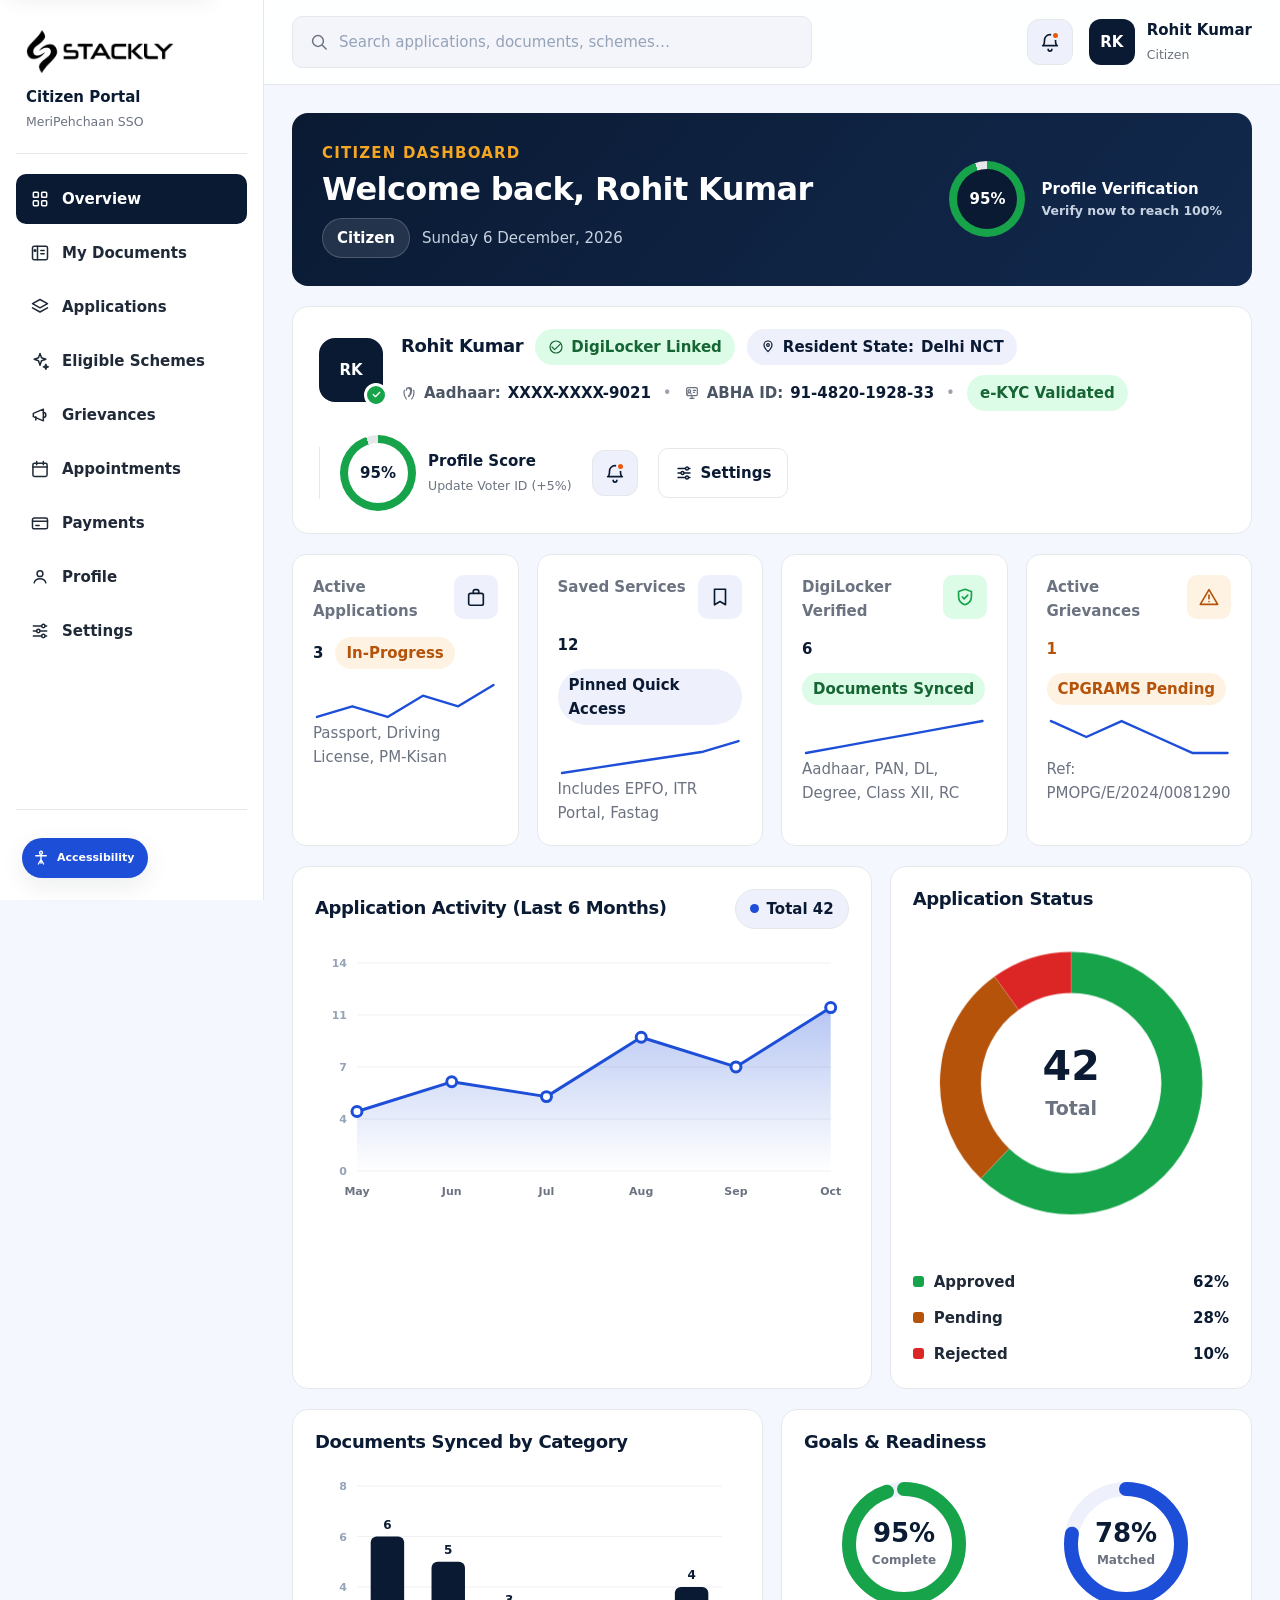
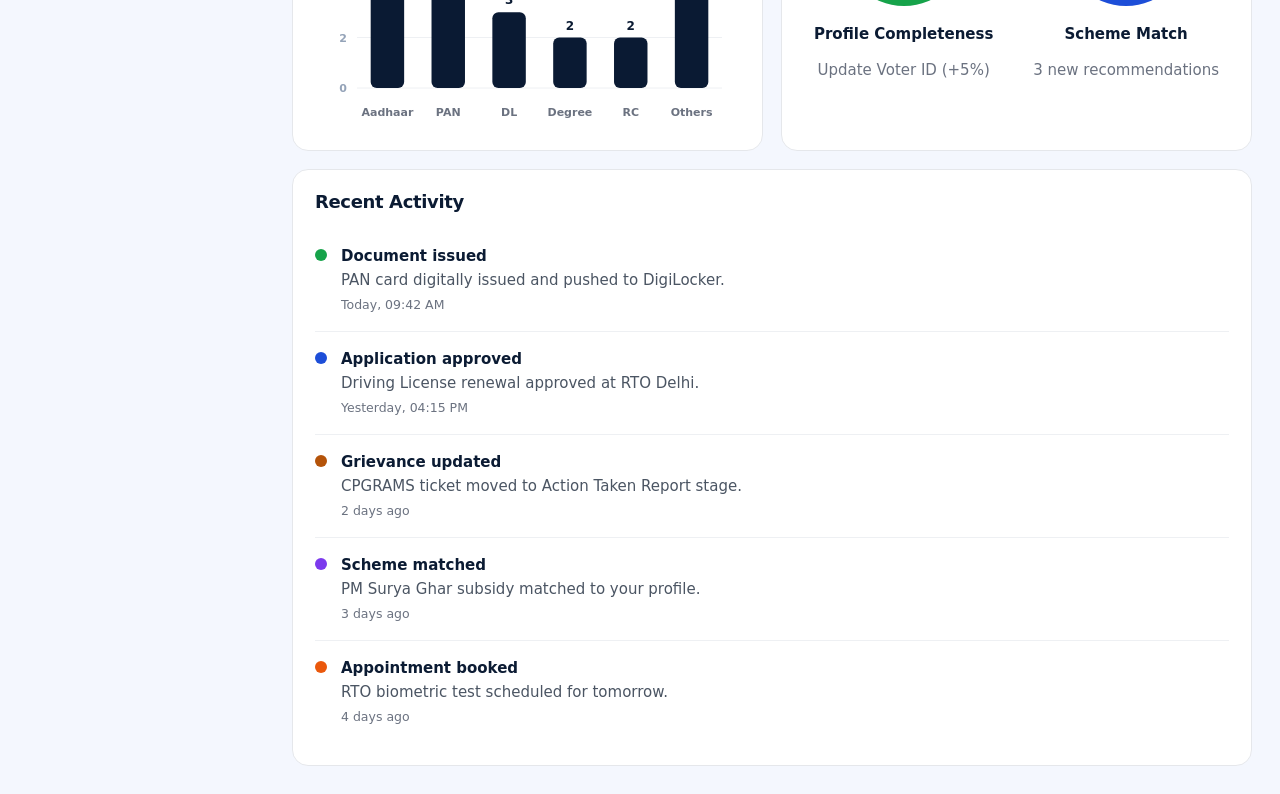
==== commit a989c598: "Images uploaded" ====
--- a/citizen-dashboard.html
+++ b/citizen-dashboard.html
@@ -14,7 +14,7 @@
     <div class="dash">
       <aside class="dash__side" id="side">
         <div class="dash__brand">
-          <span class="dash__brand-logo"><svg viewBox="0 0 24 24" fill="none" stroke="currentColor" stroke-linecap="round" stroke-linejoin="round" stroke-width="1.8" aria-hidden="true"><path d="M12 3.5 19 6v5.5c0 4.3-2.8 7.7-7 9-4.2-1.3-7-4.7-7-9V6l7-2.5Z" /><path d="m8.5 12 2.2 2.2 4.8-4.8" /></svg></span>
+          <a class="dash__brand-logo" href="index.html" aria-label="Stackly home"><img src="assets/logo/logo-stackly.webp" alt="Stackly" width="150" height="36"></a>
           <div><strong>Citizen Portal</strong><small>MeriPehchaan SSO</small></div>
         </div>
         <nav class="dash__nav" aria-label="Dashboard">
--- a/css/citizen-dashboard.css
+++ b/css/citizen-dashboard.css
@@ -2916,3 +2916,41 @@
 .tracking__grid .tcard__foot {
   margin-top: 0;
 }
+
+/* ===== DASHBOARD BRAND (navbar logo) ===== */
+.dash__brand {
+  flex-direction: column;
+  align-items: flex-start;
+  gap: 12px;
+}
+
+.dash__brand-logo {
+  display: block;
+  width: auto;
+  height: auto;
+  border-radius: 0;
+  background: transparent;
+  color: inherit;
+}
+
+.dash__brand-logo img {
+  display: block;
+  width: 148px;
+  height: auto;
+  filter: brightness(0);
+}
+
+.dash__brand-logo.is-official {
+  position: static;
+  background: transparent;
+  overflow: visible;
+}
+
+.dash__brand-logo.is-official::before {
+  display: none;
+}
+
+.dash__brand.is-official .dash__brand-logo img,
+.dash__brand-logo.is-official img {
+  filter: brightness(0);
+}
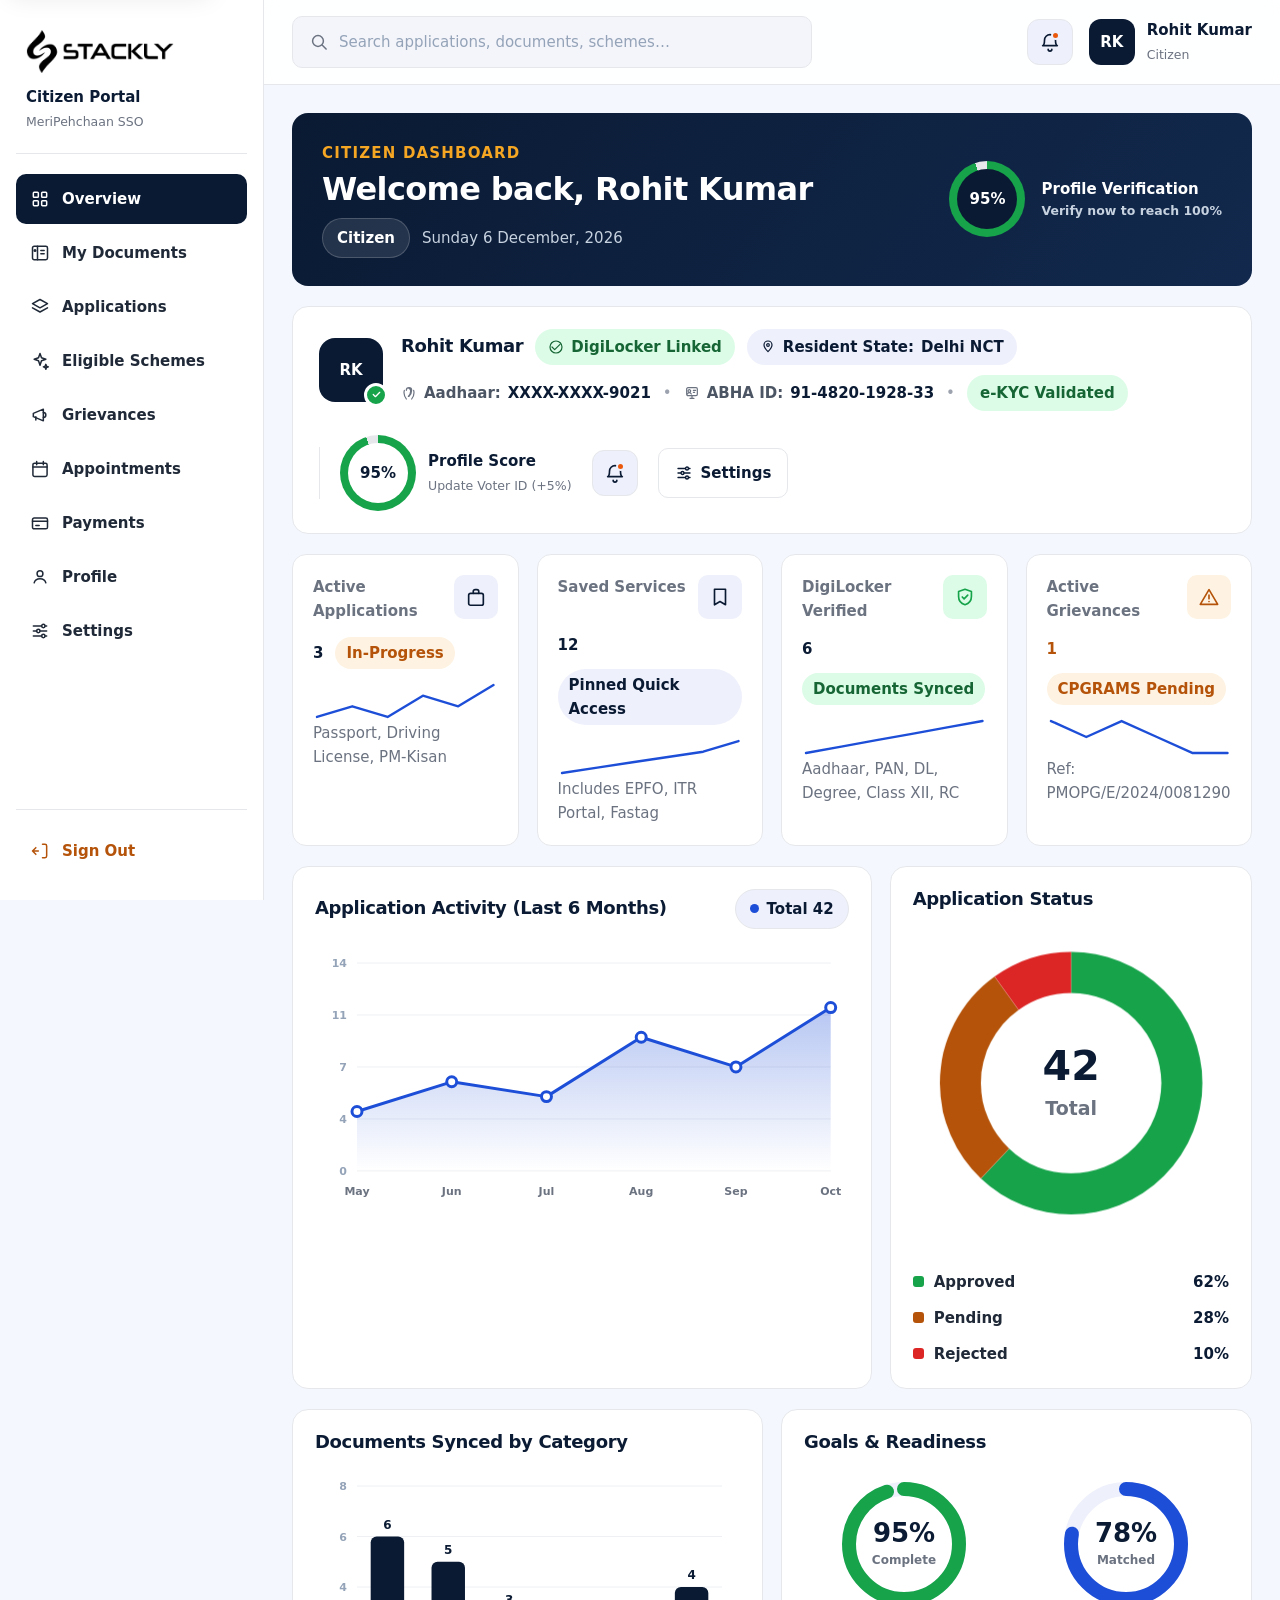
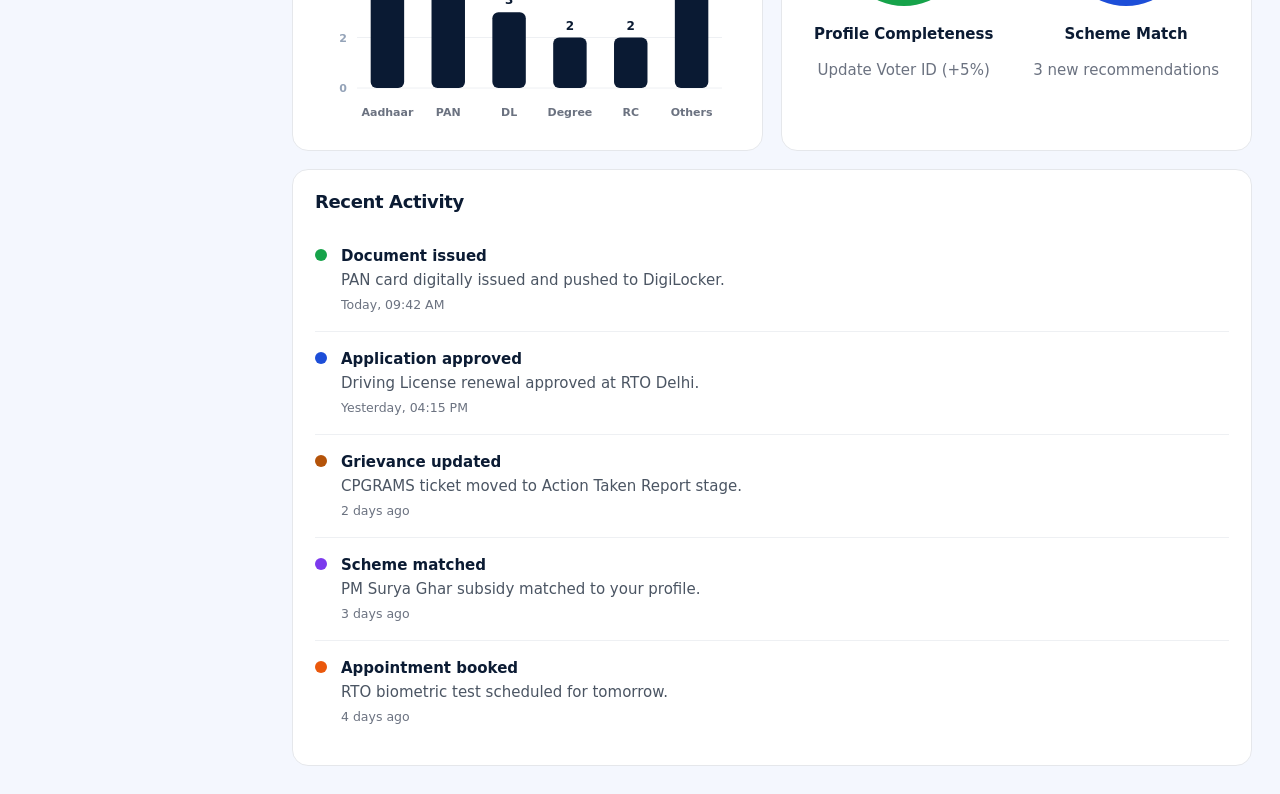
==== commit 377972b7: "dashboard changes" ====
--- a/citizen-dashboard.html
+++ b/citizen-dashboard.html
@@ -496,19 +496,6 @@
       </div>
     </div>
   </main>
-
-<div class="accessibility-tools">
-    <button class="floating-tool" type="button" data-a11y-trigger aria-expanded="false" aria-controls="a11y-panel" aria-label="Open accessibility options">
-      <svg class="icon" viewBox="0 0 24 24" aria-hidden="true"><circle cx="12" cy="5" r="2" /><path d="M5 9h14M12 9v10M8.5 20l3.5-6 3.5 6" /></svg>
-      <span>Accessibility</span>
-    </button>
-    <div class="a11y-panel" id="a11y-panel" hidden>
-      <strong>Accessibility options</strong>
-      <button type="button" data-a11y-action="contrast">Increase contrast</button>
-      <button type="button" data-a11y-action="text">Larger text</button>
-      <button type="button" data-a11y-action="reset">Reset view</button>
-    </div>
-  </div>
   <button class="back-to-top" id="back-to-top" type="button" aria-label="Back to top">
     <svg class="icon" viewBox="0 0 24 24" aria-hidden="true"><path d="m6 14 6-6 6 6" /></svg>
   </button>
